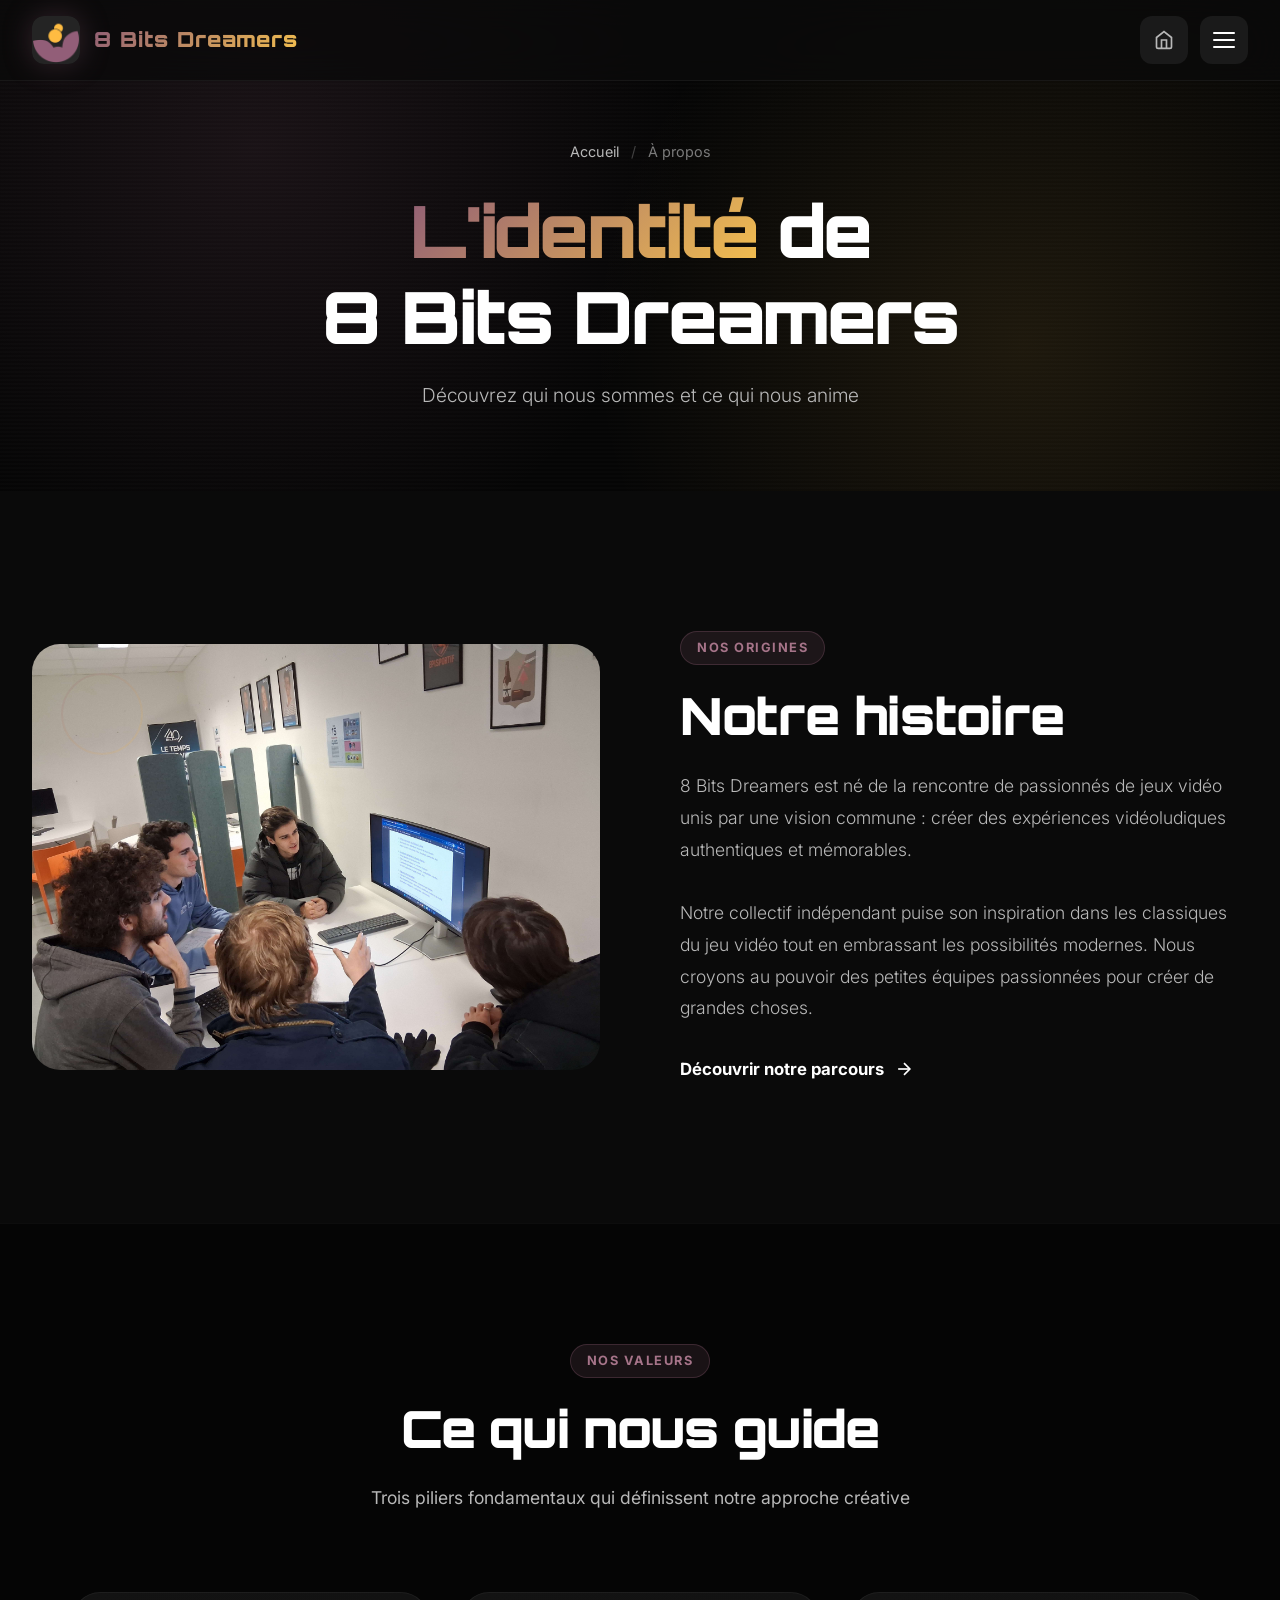
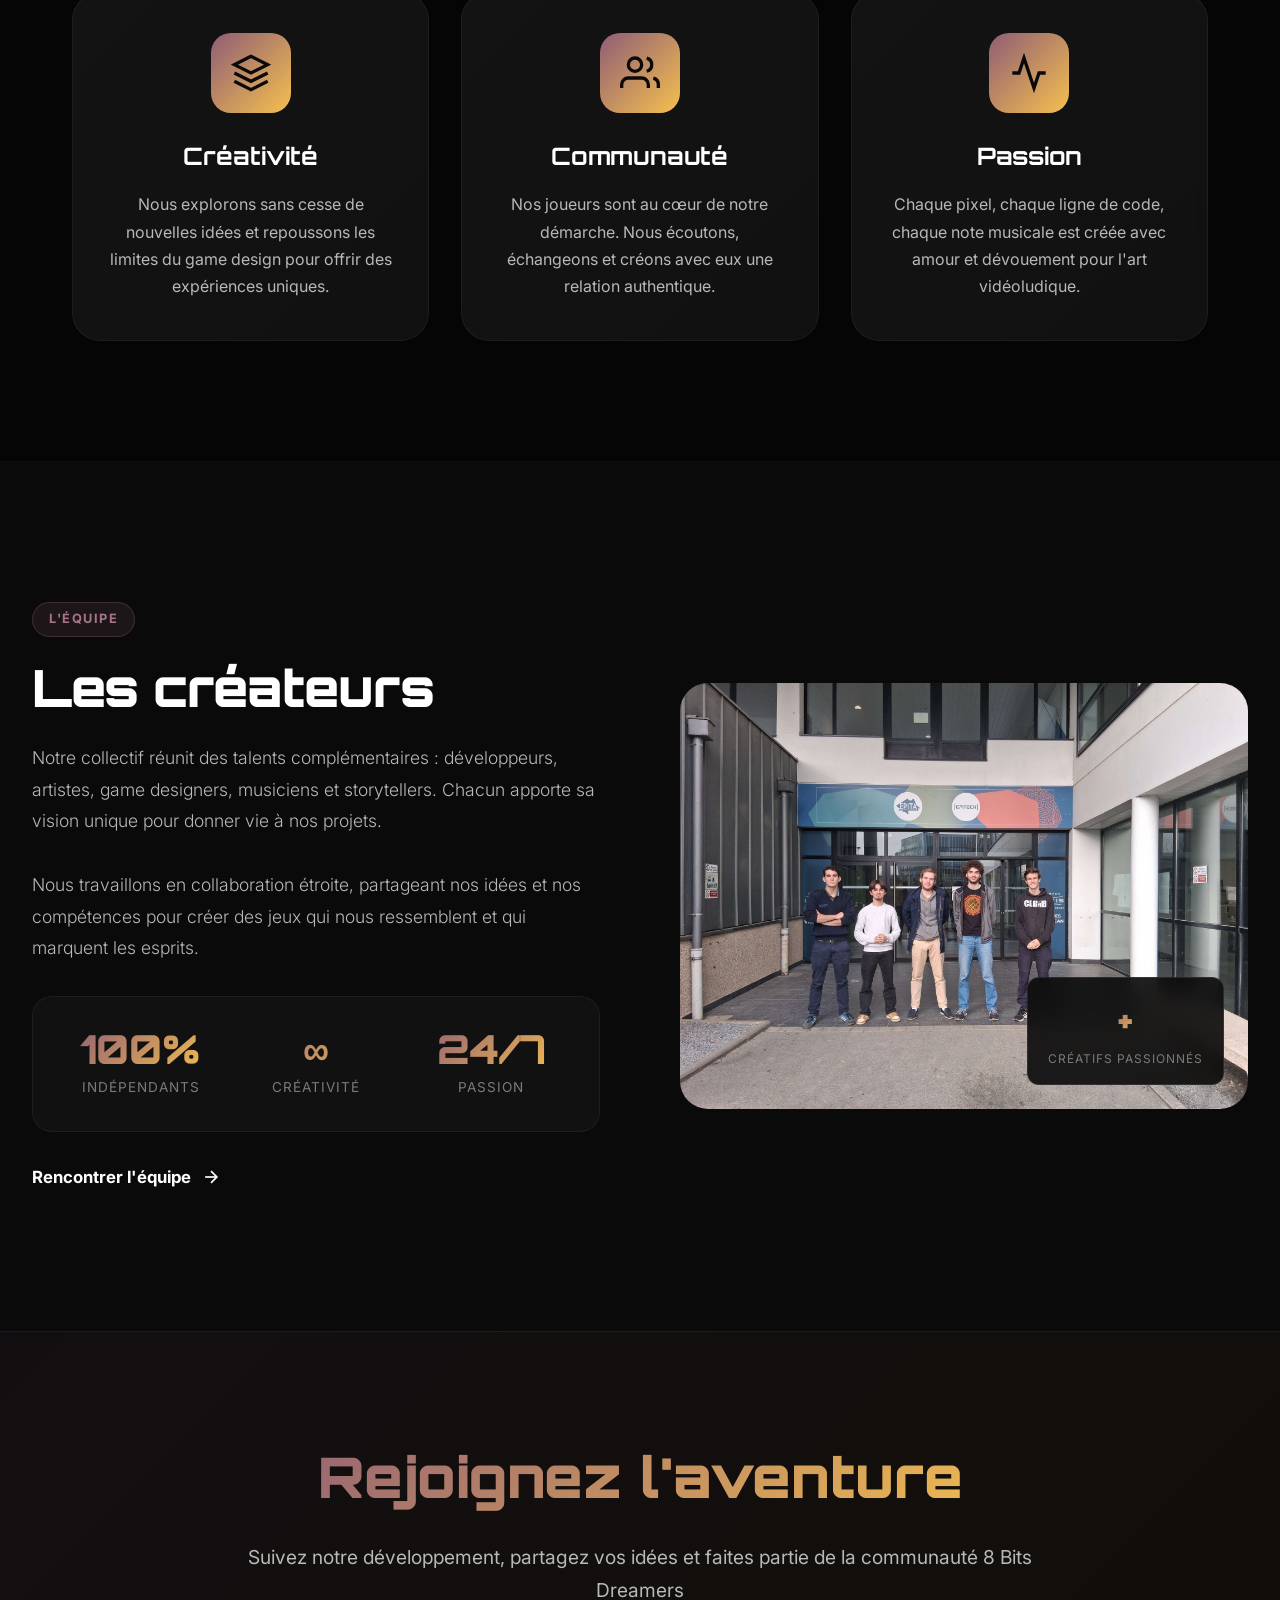
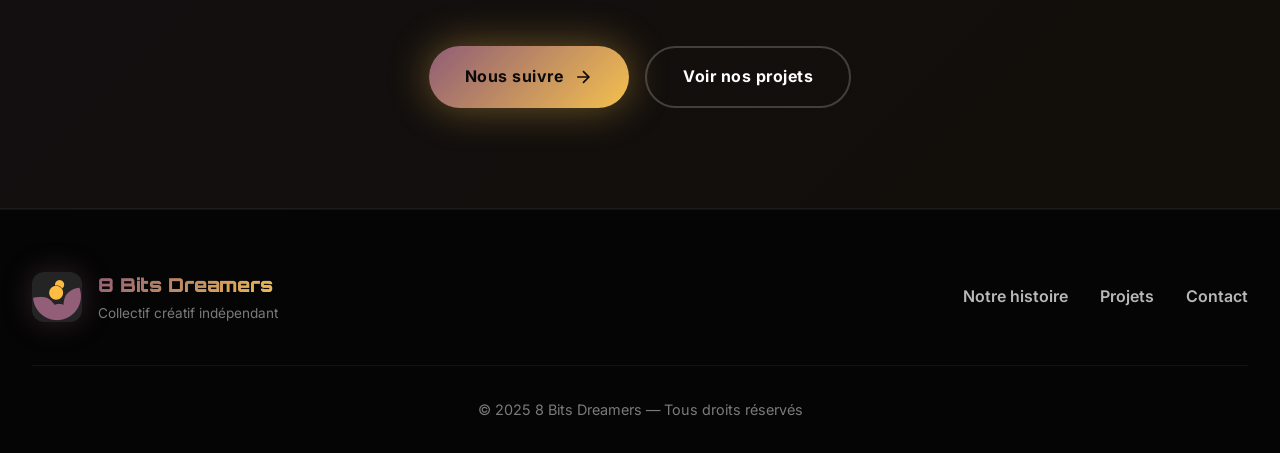
==== entreprise.html @ b6ba17d1 "Add files via upload" ====
<!DOCTYPE html>
<html lang="fr">
<head>
    <meta charset="UTF-8">
    <meta name="viewport" content="width=device-width, initial-scale=1.0">
    <title>À propos — 8 Bits Dreamers</title>
    <link rel="stylesheet" href="style.css">
    <link rel="preconnect" href="https://fonts.googleapis.com">
    <link rel="preconnect" href="https://fonts.gstatic.com" crossorigin>
    <link href="https://fonts.googleapis.com/css2?family=Orbitron:wght@400;700;900&family=Inter:wght@300;400;600;700&display=swap" rel="stylesheet">
</head>
<body>

    <!-- HEADER -->
    <header class="header">
        <div class="nav">
            <div class="logo">
                <img src="img/Logo.png" alt="Logo 8 Bits Dreamers">
                <span class="logo-text">8 Bits Dreamers</span>
            </div>

            <nav class="menu">
                <a href="index.html" class="menu-item home-icon" aria-label="Accueil">
                    <svg width="20" height="20" viewBox="0 0 24 24" fill="none" stroke="currentColor" stroke-width="2">
                        <path d="M3 9l9-7 9 7v11a2 2 0 0 1-2 2H5a2 2 0 0 1-2-2z"></path>
                        <polyline points="9 22 9 12 15 12 15 22"></polyline>
                    </svg>
                </a>
                
                <button id="menu-toggle" aria-label="Ouvrir le menu" aria-expanded="false">
                    <span></span>
                    <span></span>
                    <span></span>
                </button>

                <div id="dropdown-menu" role="menu">
                    <a href="histoire.html" role="menuitem">
                        <span class="menu-icon">📖</span>
                        Notre histoire
                    </a>
                    <a href="project.html" role="menuitem">
                        <span class="menu-icon">🎮</span>
                        Nos projets
                    </a>
                    <a href="contact.html" role="menuitem">
                        <span class="menu-icon">📱</span>
                        Nous suivre
                    </a>
                </div>
            </nav>
        </div>
    </header>

    <!-- PAGE HERO -->
    <section class="page-hero">
        <div class="page-hero-bg"></div>
        <div class="page-hero-overlay"></div>
        
        <div class="page-hero-content">
            <div class="breadcrumb">
                <a href="index.html">Accueil</a>
                <span class="separator">/</span>
                <span>À propos</span>
            </div>
            
            <h1 class="page-title">
                <span class="title-accent">L'identité</span> de<br>
                8 Bits Dreamers
            </h1>
            
            <p class="page-subtitle">
                Découvrez qui nous sommes et ce qui nous anime
            </p>
        </div>
    </section>

    <!-- CONTENU -->
    <main>

        <!-- HISTOIRE -->
        <section class="content-section">
            <div class="section-container">
                <div class="section-image reveal">
                    <div class="image-wrapper">
                        <img src="img/histoire.jpg" alt="Notre histoire">
                        <div class="image-overlay"></div>
                        <div class="image-decoration">
                            <svg width="100" height="100" viewBox="0 0 100 100" fill="none">
                                <circle cx="50" cy="50" r="40" stroke="url(#gradient)" stroke-width="2" opacity="0.3"/>
                                <defs>
                                    <linearGradient id="gradient" x1="0%" y1="0%" x2="100%" y2="100%">
                                        <stop offset="0%" style="stop-color:#8f5d76"/>
                                        <stop offset="100%" style="stop-color:#f5c04e"/>
                                    </linearGradient>
                                </defs>
                            </svg>
                        </div>
                    </div>
                </div>
                
                <div class="section-content reveal delay-1">
                    <div class="section-label">Nos origines</div>
                    <h2 class="section-title">Notre histoire</h2>
                    <p class="section-description">
                        8 Bits Dreamers est né de la rencontre de passionnés de jeux vidéo 
                        unis par une vision commune : créer des expériences vidéoludiques 
                        authentiques et mémorables.
                    </p>
                    <p class="section-description">
                        Notre collectif indépendant puise son inspiration dans les classiques 
                        du jeu vidéo tout en embrassant les possibilités modernes. Nous croyons 
                        au pouvoir des petites équipes passionnées pour créer de grandes choses.
                    </p>
                    <a href="histoire.html" class="link-arrow" aria-label="En savoir plus sur notre histoire">
                        Découvrir notre parcours
                        <svg width="20" height="20" viewBox="0 0 24 24" fill="none" stroke="currentColor" stroke-width="2">
                            <line x1="5" y1="12" x2="19" y2="12"></line>
                            <polyline points="12 5 19 12 12 19"></polyline>
                        </svg>
                    </a>
                </div>
            </div>
        </section>

        <!-- VALEURS -->
        <section class="content-section dark">
            <div class="values-intro reveal">
                <div class="section-label centered">Nos valeurs</div>
                <h2 class="section-title centered">Ce qui nous guide</h2>
                <p class="centered-text">
                    Trois piliers fondamentaux qui définissent notre approche créative
                </p>
            </div>

            <div class="values-grid">
                <div class="value-card reveal">
                    <div class="value-icon">
                        <svg width="40" height="40" viewBox="0 0 24 24" fill="none" stroke="currentColor" stroke-width="2">
                            <path d="M12 2L2 7l10 5 10-5-10-5z"></path>
                            <path d="M2 17l10 5 10-5"></path>
                            <path d="M2 12l10 5 10-5"></path>
                        </svg>
                    </div>
                    <h3>Créativité</h3>
                    <p>
                        Nous explorons sans cesse de nouvelles idées et repoussons les 
                        limites du game design pour offrir des expériences uniques.
                    </p>
                </div>

                <div class="value-card reveal delay-1">
                    <div class="value-icon">
                        <svg width="40" height="40" viewBox="0 0 24 24" fill="none" stroke="currentColor" stroke-width="2">
                            <path d="M17 21v-2a4 4 0 0 0-4-4H5a4 4 0 0 0-4 4v2"></path>
                            <circle cx="9" cy="7" r="4"></circle>
                            <path d="M23 21v-2a4 4 0 0 0-3-3.87"></path>
                            <path d="M16 3.13a4 4 0 0 1 0 7.75"></path>
                        </svg>
                    </div>
                    <h3>Communauté</h3>
                    <p>
                        Nos joueurs sont au cœur de notre démarche. Nous écoutons, 
                        échangeons et créons avec eux une relation authentique.
                    </p>
                </div>

                <div class="value-card reveal delay-2">
                    <div class="value-icon">
                        <svg width="40" height="40" viewBox="0 0 24 24" fill="none" stroke="currentColor" stroke-width="2">
                            <polyline points="22 12 18 12 15 21 9 3 6 12 2 12"></polyline>
                        </svg>
                    </div>
                    <h3>Passion</h3>
                    <p>
                        Chaque pixel, chaque ligne de code, chaque note musicale est 
                        créée avec amour et dévouement pour l'art vidéoludique.
                    </p>
                </div>
            </div>
        </section>

        <!-- ÉQUIPE -->
        <section class="content-section">
            <div class="section-container reverse">
                <div class="section-image reveal">
                    <div class="image-wrapper">
                        <img src="img/equipe.jpg" alt="Notre équipe">
                        <div class="image-overlay"></div>
                        <div class="team-badge">
                            <div class="team-count">
                                <span class="count-number">+</span>
                                <span class="count-label">Créatifs passionnés</span>
                            </div>
                        </div>
                    </div>
                </div>
                
                <div class="section-content reveal delay-1">
                    <div class="section-label">L'équipe</div>
                    <h2 class="section-title">Les créateurs</h2>
                    <p class="section-description">
                        Notre collectif réunit des talents complémentaires : développeurs, 
                        artistes, game designers, musiciens et storytellers. Chacun apporte 
                        sa vision unique pour donner vie à nos projets.
                    </p>
                    <p class="section-description">
                        Nous travaillons en collaboration étroite, partageant nos idées 
                        et nos compétences pour créer des jeux qui nous ressemblent et 
                        qui marquent les esprits.
                    </p>
                    
                    <div class="team-stats">
                        <div class="stat">
                            <div class="stat-value">100%</div>
                            <div class="stat-label">Indépendants</div>
                        </div>
                        <div class="stat">
                            <div class="stat-value">∞</div>
                            <div class="stat-label">Créativité</div>
                        </div>
                        <div class="stat">
                            <div class="stat-value">24/7</div>
                            <div class="stat-label">Passion</div>
                        </div>
                    </div>
                    
                    <a href="team.html" class="link-arrow" aria-label="Rencontrer l'équipe">
                        Rencontrer l'équipe
                        <svg width="20" height="20" viewBox="0 0 24 24" fill="none" stroke="currentColor" stroke-width="2">
                            <line x1="5" y1="12" x2="19" y2="12"></line>
                            <polyline points="12 5 19 12 12 19"></polyline>
                        </svg>
                    </a>
                </div>
            </div>
        </section>

        <!-- CTA FINAL -->
        <section class="cta-section">
            <div class="cta-content reveal">
                <h2 class="cta-title">Rejoignez l'aventure</h2>
                <p class="cta-text">
                    Suivez notre développement, partagez vos idées et faites partie de la communauté 8 Bits Dreamers
                </p>
                <div class="cta-buttons">
                    <a href="contact.html" class="btn-primary">
                        <span>Nous suivre</span>
                        <svg width="20" height="20" viewBox="0 0 24 24" fill="none" stroke="currentColor" stroke-width="2">
                            <line x1="5" y1="12" x2="19" y2="12"></line>
                            <polyline points="12 5 19 12 12 19"></polyline>
                        </svg>
                    </a>
                    <a href="project.html" class="btn-secondary">
                        Voir nos projets
                    </a>
                </div>
            </div>
        </section>

    </main>

    <!-- FOOTER -->
    <footer class="footer">
        <div class="footer-content">
            <div class="footer-brand">
                <img src="img/Logo.png" alt="8 Bits Dreamers" class="footer-logo">
                <div>
                    <div class="footer-title">8 Bits Dreamers</div>
                    <div class="footer-tagline">Collectif créatif indépendant</div>
                </div>
            </div>
            
            <div class="footer-links">
                <a href="histoire.html">Notre histoire</a>
                <a href="project.html">Projets</a>
                <a href="contact.html">Contact</a>
            </div>
        </div>
        
        <div class="footer-bottom">
            <p>© 2025 8 Bits Dreamers — Tous droits réservés</p>
        </div>
    </footer>

    <!-- SCRIPTS -->
    <script>
        // Intersection Observer pour les animations
        const observerOptions = {
            threshold: 0.1,
            rootMargin: '0px 0px -100px 0px'
        };

        const observer = new IntersectionObserver((entries) => {
            entries.forEach(entry => {
                if (entry.isIntersecting) {
                    entry.target.classList.add('visible');
                    observer.unobserve(entry.target);
                }
            });
        }, observerOptions);

        document.querySelectorAll('.reveal').forEach(el => {
            observer.observe(el);
        });

        // Menu hamburger
        const menuToggle = document.getElementById('menu-toggle');
        const dropdownMenu = document.getElementById('dropdown-menu');

        menuToggle.addEventListener('click', () => {
            const isExpanded = menuToggle.getAttribute('aria-expanded') === 'true';
            menuToggle.setAttribute('aria-expanded', !isExpanded);
            menuToggle.classList.toggle('active');
            dropdownMenu.classList.toggle('active');
        });

        // Fermer le menu en cliquant ailleurs
        document.addEventListener('click', (e) => {
            if (!menuToggle.contains(e.target) && !dropdownMenu.contains(e.target)) {
                menuToggle.classList.remove('active');
                dropdownMenu.classList.remove('active');
                menuToggle.setAttribute('aria-expanded', 'false');
            }
        });
    </script>

</body>
</html>
---- style.css ----
/* =========================
   VARIABLES & RESET
========================= */

:root {
  /* Couleurs principales */
  --primary: #8f5d76;
  --primary-light: #a67489;
  --primary-dark: #754a62;
  --secondary: #f5c04e;
  --secondary-light: #f7d170;
  --secondary-dark: #d9a53d;
  
  /* Backgrounds */
  --bg-dark: #0a0a0a;
  --bg-darker: #050505;
  --bg-soft: #1a1a1a;
  --bg-card: #141414;
  
  /* Texte */
  --text-primary: #ffffff;
  --text-secondary: #b8b8b8;
  --text-muted: #7a7a7a;
  
  /* Effets */
  --gradient-primary: linear-gradient(135deg, var(--primary), var(--secondary));
  --gradient-dark: linear-gradient(180deg, rgba(10,10,10,0.95), rgba(10,10,10,0.85));
  --glow-primary: 0 0 30px rgba(143, 93, 118, 0.3);
  --glow-secondary: 0 0 40px rgba(245, 192, 78, 0.4);
  
  /* Spacing */
  --radius-sm: 8px;
  --radius-md: 12px;
  --radius-lg: 20px;
  --radius-xl: 28px;
  
  /* Transitions */
  --transition-fast: 0.2s cubic-bezier(0.4, 0, 0.2, 1);
  --transition-base: 0.3s cubic-bezier(0.4, 0, 0.2, 1);
  --transition-slow: 0.5s cubic-bezier(0.4, 0, 0.2, 1);
}

* {
  margin: 0;
  padding: 0;
  box-sizing: border-box;
}

html {
  scroll-behavior: smooth;
  overflow-x: hidden;
}

body {
  font-family: 'Inter', -apple-system, BlinkMacSystemFont, sans-serif;
  background: var(--bg-dark);
  color: var(--text-primary);
  line-height: 1.6;
  overflow-x: hidden;
  -webkit-font-smoothing: antialiased;
  -moz-osx-font-smoothing: grayscale;
}

img {
  max-width: 100%;
  display: block;
}

a {
  text-decoration: none;
  color: inherit;
}

button {
  font-family: inherit;
  cursor: pointer;
}

/* =========================
   HEADER & NAVIGATION
========================= */

.header {
  position: fixed;
  top: 0;
  left: 0;
  right: 0;
  z-index: 1000;
  background: rgba(10, 10, 10, 0.8);
  backdrop-filter: blur(20px) saturate(180%);
  border-bottom: 1px solid rgba(255, 255, 255, 0.05);
  transition: var(--transition-base);
}

.nav {
  max-width: 1400px;
  margin: 0 auto;
  padding: 16px 32px;
  display: flex;
  justify-content: space-between;
  align-items: center;
}

.logo {
  display: flex;
  align-items: center;
  gap: 14px;
  transition: var(--transition-base);
}

.logo:hover {
  transform: translateY(-2px);
}

.logo img {
  width: 48px;
  height: 48px;
  border-radius: 12px;
  object-fit: cover;
  box-shadow: var(--glow-primary);
  transition: var(--transition-base);
}

.logo:hover img {
  box-shadow: var(--glow-secondary);
  transform: rotate(-5deg);
}

.logo-text {
  font-family: 'Orbitron', monospace;
  font-weight: 900;
  font-size: 1.3rem;
  letter-spacing: 1px;
  background: var(--gradient-primary);
  -webkit-background-clip: text;
  -webkit-text-fill-color: transparent;
  background-clip: text;
}

.menu {
  display: flex;
  gap: 12px;
  align-items: center;
  position: relative;
}

.menu-item {
  width: 48px;
  height: 48px;
  display: flex;
  align-items: center;
  justify-content: center;
  background: var(--bg-soft);
  border-radius: var(--radius-md);
  transition: var(--transition-base);
  color: var(--text-secondary);
}

.menu-item:hover {
  background: var(--gradient-primary);
  color: var(--bg-dark);
  box-shadow: var(--glow-secondary);
  transform: translateY(-3px);
}

/* Menu Toggle Button */
#menu-toggle {
  width: 48px;
  height: 48px;
  background: var(--bg-soft);
  border: none;
  border-radius: var(--radius-md);
  display: flex;
  flex-direction: column;
  justify-content: center;
  align-items: center;
  gap: 5px;
  transition: var(--transition-base);
  position: relative;
  overflow: hidden;
}

#menu-toggle::before {
  content: '';
  position: absolute;
  inset: 0;
  background: var(--gradient-primary);
  opacity: 0;
  transition: var(--transition-base);
}

#menu-toggle:hover::before {
  opacity: 1;
}

#menu-toggle span {
  width: 22px;
  height: 2px;
  background: var(--text-primary);
  border-radius: 2px;
  transition: var(--transition-base);
  position: relative;
  z-index: 1;
}

#menu-toggle:hover span {
  background: var(--bg-dark);
}

#menu-toggle.active span:nth-child(1) {
  transform: translateY(7px) rotate(45deg);
}

#menu-toggle.active span:nth-child(2) {
  opacity: 0;
  transform: translateX(-20px);
}

#menu-toggle.active span:nth-child(3) {
  transform: translateY(-7px) rotate(-45deg);
}

/* Dropdown Menu */
#dropdown-menu {
  position: absolute;
  top: calc(100% + 16px);
  right: 0;
  min-width: 240px;
  background: rgba(20, 20, 20, 0.98);
  backdrop-filter: blur(20px) saturate(180%);
  border-radius: var(--radius-lg);
  padding: 12px;
  display: flex;
  flex-direction: column;
  gap: 6px;
  opacity: 0;
  visibility: hidden;
  transform: translateY(-10px) scale(0.95);
  transition: all var(--transition-base);
  border: 1px solid rgba(255, 255, 255, 0.08);
  box-shadow: 0 20px 60px rgba(0, 0, 0, 0.5);
}

#dropdown-menu.active {
  opacity: 1;
  visibility: visible;
  transform: translateY(0) scale(1);
}

#dropdown-menu a {
  padding: 14px 18px;
  border-radius: var(--radius-md);
  color: var(--text-secondary);
  font-weight: 600;
  font-size: 0.95rem;
  transition: var(--transition-base);
  display: flex;
  align-items: center;
  gap: 12px;
  position: relative;
  overflow: hidden;
}

#dropdown-menu a::before {
  content: '';
  position: absolute;
  inset: 0;
  background: var(--gradient-primary);
  opacity: 0;
  transition: var(--transition-base);
}

#dropdown-menu a:hover::before {
  opacity: 1;
}

#dropdown-menu a:hover {
  color: var(--bg-dark);
  transform: translateX(4px);
}

.menu-icon {
  font-size: 1.2rem;
  position: relative;
  z-index: 1;
}

#dropdown-menu a span:not(.menu-icon) {
  position: relative;
  z-index: 1;
}

/* =========================
   HERO SECTION
========================= */

.hero {
  position: relative;
  min-height: 100vh;
  display: flex;
  align-items: center;
  justify-content: center;
  text-align: center;
  overflow: hidden;
  padding: 120px 32px 80px;
}

.hero-bg {
  position: absolute;
  inset: 0;
  background: url('img/accueil banner.png') center/cover no-repeat;
  filter: brightness(0.4) saturate(1.2);
  transform: scale(1.1);
}

.hero-bg::after {
  content: '';
  position: absolute;
  inset: 0;
  background: 
    radial-gradient(ellipse at center, transparent 0%, var(--bg-dark) 100%),
    linear-gradient(180deg, transparent 0%, var(--bg-dark) 100%);
}

.hero-overlay {
  position: absolute;
  inset: 0;
  background: 
    radial-gradient(circle at 30% 20%, rgba(143, 93, 118, 0.15), transparent 50%),
    radial-gradient(circle at 70% 80%, rgba(245, 192, 78, 0.1), transparent 50%);
  z-index: 1;
}

.hero-content {
  position: relative;
  z-index: 2;
  max-width: 900px;
  animation: heroFadeIn 1s ease-out;
}

@keyframes heroFadeIn {
  from {
    opacity: 0;
    transform: translateY(30px);
  }
  to {
    opacity: 1;
    transform: translateY(0);
  }
}

.hero-badge {
  display: inline-block;
  padding: 10px 24px;
  background: rgba(255, 255, 255, 0.08);
  backdrop-filter: blur(10px);
  border-radius: 50px;
  font-size: 0.85rem;
  font-weight: 600;
  letter-spacing: 1px;
  text-transform: uppercase;
  color: var(--text-secondary);
  border: 1px solid rgba(255, 255, 255, 0.1);
  margin-bottom: 32px;
  animation: badgeFloat 3s ease-in-out infinite;
}

@keyframes badgeFloat {
  0%, 100% { transform: translateY(0); }
  50% { transform: translateY(-8px); }
}

.hero-title {
  font-family: 'Orbitron', monospace;
  font-size: clamp(3rem, 8vw, 6rem);
  font-weight: 900;
  line-height: 1.1;
  margin-bottom: 24px;
  letter-spacing: -2px;
}

.title-gradient {
  display: inline-block;
  background: var(--gradient-primary);
  -webkit-background-clip: text;
  -webkit-text-fill-color: transparent;
  background-clip: text;
  filter: drop-shadow(0 0 30px rgba(245, 192, 78, 0.5));
}

.title-normal {
  display: inline-block;
  color: var(--text-primary);
}

.hero-subtitle {
  font-size: clamp(1.1rem, 2vw, 1.4rem);
  color: var(--text-secondary);
  max-width: 650px;
  margin: 0 auto 48px;
  line-height: 1.7;
  font-weight: 300;
}

.hero-cta {
  display: flex;
  gap: 16px;
  justify-content: center;
  flex-wrap: wrap;
}

.btn-primary,
.btn-secondary {
  padding: 16px 36px;
  border-radius: 50px;
  font-weight: 700;
  font-size: 1rem;
  letter-spacing: 0.5px;
  transition: all var(--transition-base);
  display: inline-flex;
  align-items: center;
  gap: 10px;
  position: relative;
  overflow: hidden;
}

.btn-primary {
  background: var(--gradient-primary);
  color: var(--bg-dark);
  box-shadow: var(--glow-secondary);
  border: none;
}

.btn-primary::before {
  content: '';
  position: absolute;
  inset: 0;
  background: linear-gradient(135deg, var(--secondary), var(--primary));
  opacity: 0;
  transition: var(--transition-base);
}

.btn-primary:hover::before {
  opacity: 1;
}

.btn-primary:hover {
  transform: translateY(-3px);
  box-shadow: 0 10px 40px rgba(245, 192, 78, 0.5);
}

.btn-primary span,
.btn-primary svg {
  position: relative;
  z-index: 1;
}

.btn-secondary {
  background: transparent;
  color: var(--text-primary);
  border: 2px solid rgba(255, 255, 255, 0.2);
}

.btn-secondary:hover {
  background: rgba(255, 255, 255, 0.1);
  border-color: rgba(255, 255, 255, 0.4);
  transform: translateY(-3px);
}

/* Scroll Indicator */
.scroll-indicator {
  position: absolute;
  bottom: 40px;
  left: 50%;
  transform: translateX(-50%);
  z-index: 2;
}

.scroll-dot {
  width: 6px;
  height: 30px;
  background: linear-gradient(180deg, var(--secondary), transparent);
  border-radius: 50px;
  animation: scrollBounce 2s ease-in-out infinite;
}

@keyframes scrollBounce {
  0%, 100% { transform: translateY(0); opacity: 1; }
  50% { transform: translateY(15px); opacity: 0.3; }
}

/* Easter Egg - Walking Sprite */
.walking-sprite {
  position: fixed;
  bottom: 0;
  left: -150px;
  z-index: 9999;
  pointer-events: none;
  opacity: 0;
  transition: opacity 0.3s ease;
}

.walking-sprite img {
  width: 80px;
  height: 80px;
  image-rendering: pixelated;
  image-rendering: -moz-crisp-edges;
  image-rendering: crisp-edges;
  filter: drop-shadow(0 2px 8px rgba(0, 0, 0, 0.3));
}

.walking-sprite.walking {
  opacity: 1;
  animation: walkAcrossScreen 12s linear;
}

@keyframes walkAcrossScreen {
  0% {
    left: -150px;
  }
  100% {
    left: calc(100% + 150px);
  }
}

/* =========================
   CONTENT SECTIONS
========================= */

.content-section {
  padding: 120px 32px;
  position: relative;
}

.content-section.dark {
  background: var(--bg-darker);
  border-top: 1px solid rgba(255, 255, 255, 0.03);
  border-bottom: 1px solid rgba(255, 255, 255, 0.03);
}

.section-container {
  max-width: 1300px;
  margin: 0 auto;
  display: grid;
  grid-template-columns: 1fr 1fr;
  gap: 80px;
  align-items: center;
}

.section-container.reverse .section-image {
  order: 2;
}

.section-container.reverse .section-content {
  order: 1;
}

/* Section Images */
.section-image {
  position: relative;
}

.image-wrapper {
  position: relative;
  border-radius: var(--radius-xl);
  overflow: hidden;
  aspect-ratio: 4/3;
  background: var(--bg-soft);
}

.image-wrapper img {
  width: 100%;
  height: 100%;
  object-fit: cover;
  transition: var(--transition-slow);
}

.image-overlay {
  position: absolute;
  inset: 0;
  background: linear-gradient(135deg, rgba(143, 93, 118, 0.2), rgba(245, 192, 78, 0.15));
  opacity: 0;
  transition: var(--transition-base);
}

.image-wrapper:hover img {
  transform: scale(1.05);
}

.image-wrapper:hover .image-overlay {
  opacity: 1;
}

/* Project Tag */
.project-tag {
  position: absolute;
  top: 20px;
  right: 20px;
  padding: 8px 20px;
  background: rgba(245, 192, 78, 0.95);
  backdrop-filter: blur(10px);
  color: var(--bg-dark);
  font-weight: 700;
  font-size: 0.85rem;
  border-radius: 50px;
  letter-spacing: 0.5px;
  box-shadow: 0 4px 20px rgba(245, 192, 78, 0.4);
  z-index: 10;
}

/* Social Preview */
.social-preview {
  position: relative;
}

.social-icons {
  position: absolute;
  inset: 0;
  display: flex;
  align-items: center;
  justify-content: center;
  opacity: 0;
  transition: var(--transition-base);
}

.social-preview:hover .social-icons {
  opacity: 1;
}

.social-badge {
  width: 80px;
  height: 80px;
  background: var(--gradient-primary);
  border-radius: 20px;
  display: flex;
  align-items: center;
  justify-content: center;
  box-shadow: 0 10px 40px rgba(245, 192, 78, 0.5);
  animation: socialPulse 2s ease-in-out infinite;
}

@keyframes socialPulse {
  0%, 100% { transform: scale(1); }
  50% { transform: scale(1.1); }
}

/* Section Content */
.section-content {
  padding: 20px 0;
}

.section-label {
  display: inline-block;
  padding: 6px 16px;
  background: rgba(143, 93, 118, 0.15);
  color: var(--primary-light);
  font-size: 0.8rem;
  font-weight: 700;
  text-transform: uppercase;
  letter-spacing: 1.5px;
  border-radius: 50px;
  margin-bottom: 20px;
  border: 1px solid rgba(143, 93, 118, 0.3);
}

.section-title {
  font-family: 'Orbitron', monospace;
  font-size: clamp(2.2rem, 4vw, 3.5rem);
  font-weight: 900;
  line-height: 1.2;
  margin-bottom: 24px;
  letter-spacing: -1px;
}

.section-description {
  font-size: 1.1rem;
  line-height: 1.8;
  color: var(--text-secondary);
  margin-bottom: 32px;
  font-weight: 300;
}

.section-description strong {
  color: var(--text-primary);
  font-weight: 600;
}

.link-arrow {
  display: inline-flex;
  align-items: center;
  gap: 10px;
  font-weight: 700;
  font-size: 1.05rem;
  color: var(--text-primary);
  transition: var(--transition-base);
  position: relative;
}

.link-arrow::after {
  content: '';
  position: absolute;
  bottom: -4px;
  left: 0;
  width: 0;
  height: 2px;
  background: var(--gradient-primary);
  transition: var(--transition-base);
}

.link-arrow:hover::after {
  width: calc(100% - 30px);
}

.link-arrow:hover {
  color: var(--secondary);
}

.link-arrow svg {
  transition: var(--transition-base);
}

.link-arrow:hover svg {
  transform: translateX(5px);
}

/* =========================
   FOOTER
========================= */

.footer {
  background: var(--bg-darker);
  border-top: 1px solid rgba(255, 255, 255, 0.05);
  padding: 60px 32px 32px;
}

.footer-content {
  max-width: 1300px;
  margin: 0 auto 40px;
  display: flex;
  justify-content: space-between;
  align-items: center;
  flex-wrap: wrap;
  gap: 32px;
}

.footer-brand {
  display: flex;
  align-items: center;
  gap: 16px;
}

.footer-logo {
  width: 50px;
  height: 50px;
  border-radius: 12px;
  object-fit: cover;
  box-shadow: var(--glow-primary);
}

.footer-title {
  font-family: 'Orbitron', monospace;
  font-weight: 900;
  font-size: 1.2rem;
  background: var(--gradient-primary);
  -webkit-background-clip: text;
  -webkit-text-fill-color: transparent;
  background-clip: text;
}

.footer-tagline {
  font-size: 0.85rem;
  color: var(--text-muted);
  margin-top: 2px;
}

.footer-links {
  display: flex;
  gap: 32px;
}

.footer-links a {
  color: var(--text-secondary);
  font-weight: 600;
  transition: var(--transition-base);
  position: relative;
}

.footer-links a::after {
  content: '';
  position: absolute;
  bottom: -4px;
  left: 0;
  width: 0;
  height: 2px;
  background: var(--gradient-primary);
  transition: var(--transition-base);
}

.footer-links a:hover {
  color: var(--text-primary);
}

.footer-links a:hover::after {
  width: 100%;
}

.footer-bottom {
  max-width: 1300px;
  margin: 0 auto;
  padding-top: 32px;
  border-top: 1px solid rgba(255, 255, 255, 0.05);
  text-align: center;
  color: var(--text-muted);
  font-size: 0.9rem;
}

/* =========================
   ANIMATIONS
========================= */

.reveal {
  opacity: 0;
  transform: translateY(40px);
  transition: all 0.8s cubic-bezier(0.4, 0, 0.2, 1);
}

.reveal.visible {
  opacity: 1;
  transform: translateY(0);
}

.reveal.delay-1 {
  transition-delay: 0.15s;
}

.reveal.delay-2 {
  transition-delay: 0.3s;
}

/* =========================
   RESPONSIVE
========================= */

@media (max-width: 1024px) {
  .section-container,
  .section-container.reverse {
    grid-template-columns: 1fr;
    gap: 60px;
  }

  .section-container.reverse .section-image,
  .section-container.reverse .section-content {
    order: unset;
  }

  .section-content {
    text-align: center;
  }

  .link-arrow {
    justify-content: center;
  }

  .footer-content {
    flex-direction: column;
    text-align: center;
  }

  .footer-links {
    justify-content: center;
  }
}

@media (max-width: 768px) {
  .nav {
    padding: 12px 20px;
  }

  .logo-text {
    font-size: 1.1rem;
  }

  .logo img {
    width: 40px;
    height: 40px;
  }

  .hero {
    padding: 100px 24px 60px;
    min-height: 90vh;
  }

  .hero-badge {
    font-size: 0.75rem;
    padding: 8px 20px;
  }

  .hero-cta {
    flex-direction: column;
    width: 100%;
  }

  .btn-primary,
  .btn-secondary {
    width: 100%;
    justify-content: center;
  }

  .content-section {
    padding: 80px 24px;
  }

  .section-container {
    gap: 40px;
  }

  .section-label {
    font-size: 0.7rem;
  }

  .footer {
    padding: 40px 24px 24px;
  }

  .footer-links {
    flex-direction: column;
    gap: 16px;
  }
}

@media (max-width: 480px) {
  .hero-title {
    font-size: 2.5rem;
  }

  .section-title {
    font-size: 1.8rem;
  }
}

/* =========================
   PAGE HERO (Pour pages internes)
========================= */

.page-hero {
  position: relative;
  min-height: 50vh;
  display: flex;
  align-items: center;
  justify-content: center;
  text-align: center;
  overflow: hidden;
  padding: 140px 32px 80px;
  background: var(--bg-darker);
}

.page-hero-bg {
  position: absolute;
  inset: 0;
  background: 
    radial-gradient(circle at 20% 30%, rgba(143, 93, 118, 0.15), transparent 40%),
    radial-gradient(circle at 80% 70%, rgba(245, 192, 78, 0.1), transparent 40%);
}

.page-hero-overlay {
  position: absolute;
  inset: 0;
  background: 
    repeating-linear-gradient(
      0deg,
      transparent,
      transparent 2px,
      rgba(255, 255, 255, 0.01) 2px,
      rgba(255, 255, 255, 0.01) 4px
    );
}

.page-hero-content {
  position: relative;
  z-index: 2;
  max-width: 800px;
  animation: fadeInUp 0.8s ease-out;
}

@keyframes fadeInUp {
  from {
    opacity: 0;
    transform: translateY(30px);
  }
  to {
    opacity: 1;
    transform: translateY(0);
  }
}

.breadcrumb {
  display: flex;
  align-items: center;
  justify-content: center;
  gap: 12px;
  font-size: 0.9rem;
  color: var(--text-muted);
  margin-bottom: 24px;
}

.breadcrumb a {
  color: var(--text-secondary);
  transition: var(--transition-base);
}

.breadcrumb a:hover {
  color: var(--secondary);
}

.breadcrumb .separator {
  opacity: 0.5;
}

.page-title {
  font-family: 'Orbitron', monospace;
  font-size: clamp(2.5rem, 6vw, 4.5rem);
  font-weight: 900;
  line-height: 1.2;
  margin-bottom: 20px;
  letter-spacing: -2px;
}

.title-accent {
  background: var(--gradient-primary);
  -webkit-background-clip: text;
  -webkit-text-fill-color: transparent;
  background-clip: text;
}

.page-subtitle {
  font-size: 1.2rem;
  color: var(--text-secondary);
  font-weight: 300;
}

/* =========================
   VALEURS SECTION
========================= */

.values-intro {
  text-align: center;
  max-width: 700px;
  margin: 0 auto 80px;
}

.section-label.centered {
  display: inline-block;
}

.section-title.centered {
  text-align: center;
}

.centered-text {
  font-size: 1.1rem;
  color: var(--text-secondary);
  margin-top: 16px;
}

.values-grid {
  max-width: 1200px;
  margin: 0 auto;
  display: grid;
  grid-template-columns: repeat(auto-fit, minmax(300px, 1fr));
  gap: 32px;
  padding: 0 32px;
}

.value-card {
  background: linear-gradient(135deg, rgba(30, 30, 30, 0.6), rgba(20, 20, 20, 0.8));
  backdrop-filter: blur(10px);
  border: 1px solid rgba(255, 255, 255, 0.05);
  border-radius: var(--radius-xl);
  padding: 40px 32px;
  text-align: center;
  transition: var(--transition-base);
  position: relative;
  overflow: hidden;
}

.value-card::before {
  content: '';
  position: absolute;
  inset: 0;
  background: var(--gradient-primary);
  opacity: 0;
  transition: var(--transition-base);
}

.value-card:hover {
  transform: translateY(-8px);
  border-color: rgba(245, 192, 78, 0.3);
  box-shadow: 0 20px 60px rgba(0, 0, 0, 0.4);
}

.value-card:hover::before {
  opacity: 0.05;
}

.value-icon {
  width: 80px;
  height: 80px;
  margin: 0 auto 24px;
  background: var(--gradient-primary);
  border-radius: 20px;
  display: flex;
  align-items: center;
  justify-content: center;
  position: relative;
  z-index: 1;
  transition: var(--transition-base);
}

.value-card:hover .value-icon {
  transform: scale(1.1) rotate(5deg);
  box-shadow: var(--glow-secondary);
}

.value-icon svg {
  color: var(--bg-dark);
}

.value-card h3 {
  font-family: 'Orbitron', monospace;
  font-size: 1.5rem;
  margin-bottom: 16px;
  position: relative;
  z-index: 1;
}

.value-card p {
  color: var(--text-secondary);
  line-height: 1.7;
  position: relative;
  z-index: 1;
}

/* =========================
   TEAM SECTION ELEMENTS
========================= */

.image-decoration {
  position: absolute;
  top: 20px;
  left: 20px;
  opacity: 0.6;
  pointer-events: none;
}

.team-badge {
  position: absolute;
  bottom: 24px;
  right: 24px;
  background: rgba(10, 10, 10, 0.9);
  backdrop-filter: blur(10px);
  border: 1px solid rgba(255, 255, 255, 0.1);
  border-radius: var(--radius-md);
  padding: 16px 20px;
  z-index: 10;
}

.team-count {
  display: flex;
  flex-direction: column;
  align-items: center;
  gap: 4px;
}

.count-number {
  font-family: 'Orbitron', monospace;
  font-size: 2rem;
  font-weight: 900;
  background: var(--gradient-primary);
  -webkit-background-clip: text;
  -webkit-text-fill-color: transparent;
  background-clip: text;
}

.count-label {
  font-size: 0.75rem;
  color: var(--text-muted);
  text-transform: uppercase;
  letter-spacing: 1px;
}

.team-stats {
  display: grid;
  grid-template-columns: repeat(3, 1fr);
  gap: 24px;
  margin: 32px 0;
  padding: 32px;
  background: rgba(255, 255, 255, 0.03);
  border-radius: var(--radius-lg);
  border: 1px solid rgba(255, 255, 255, 0.05);
}

.stat {
  text-align: center;
}

.stat-value {
  font-family: 'Orbitron', monospace;
  font-size: 2.5rem;
  font-weight: 900;
  background: var(--gradient-primary);
  -webkit-background-clip: text;
  -webkit-text-fill-color: transparent;
  background-clip: text;
  line-height: 1;
  margin-bottom: 8px;
}

.stat-label {
  font-size: 0.85rem;
  color: var(--text-muted);
  text-transform: uppercase;
  letter-spacing: 1px;
}

/* =========================
   CTA SECTION
========================= */

.cta-section {
  padding: 100px 32px;
  background: 
    linear-gradient(135deg, rgba(143, 93, 118, 0.1), rgba(245, 192, 78, 0.05)),
    var(--bg-darker);
  border-top: 1px solid rgba(255, 255, 255, 0.05);
  border-bottom: 1px solid rgba(255, 255, 255, 0.05);
}

.cta-content {
  max-width: 800px;
  margin: 0 auto;
  text-align: center;
}

.cta-title {
  font-family: 'Orbitron', monospace;
  font-size: clamp(2rem, 5vw, 3.5rem);
  font-weight: 900;
  margin-bottom: 20px;
  background: var(--gradient-primary);
  -webkit-background-clip: text;
  -webkit-text-fill-color: transparent;
  background-clip: text;
}

.cta-text {
  font-size: 1.2rem;
  color: var(--text-secondary);
  margin-bottom: 40px;
  line-height: 1.7;
}

.cta-buttons {
  display: flex;
  gap: 16px;
  justify-content: center;
  flex-wrap: wrap;
}

/* =========================
   RESPONSIVE - PAGE ABOUT
========================= */

@media (max-width: 768px) {
  .page-hero {
    padding: 120px 24px 60px;
    min-height: 40vh;
  }

  .values-grid {
    grid-template-columns: 1fr;
    padding: 0 24px;
  }

  .team-stats {
    grid-template-columns: 1fr;
    gap: 20px;
    padding: 24px;
  }

  .cta-section {
    padding: 60px 24px;
  }

  .cta-buttons {
    flex-direction: column;
    width: 100%;
  }

  .cta-buttons .btn-primary,
  .cta-buttons .btn-secondary {
    width: 100%;
    justify-content: center;
  }
}

/* =========================
   TEAM PAGE
========================= */

.team-intro {
  max-width: 800px;
  margin: 0 auto;
  text-align: center;
}

.team-intro-text {
  font-size: 1.15rem;
  line-height: 1.8;
  color: var(--text-secondary);
  margin-top: 24px;
}

.team-grid {
  max-width: 1300px;
  margin: 0 auto;
  padding: 0 32px;
  display: grid;
  grid-template-columns: repeat(auto-fit, minmax(320px, 1fr));
  gap: 32px;
}

.team-member-card {
  background: linear-gradient(135deg, rgba(30, 30, 30, 0.8), rgba(20, 20, 20, 0.9));
  backdrop-filter: blur(10px);
  border: 1px solid rgba(255, 255, 255, 0.06);
  border-radius: var(--radius-xl);
  overflow: hidden;
  transition: all var(--transition-base);
  position: relative;
}

.team-member-card::before {
  content: '';
  position: absolute;
  inset: 0;
  background: var(--gradient-primary);
  opacity: 0;
  transition: var(--transition-base);
}

.team-member-card:hover {
  transform: translateY(-8px);
  border-color: rgba(245, 192, 78, 0.3);
  box-shadow: 0 20px 60px rgba(0, 0, 0, 0.5);
}

.team-member-card:hover::before {
  opacity: 0.03;
}

.member-image {
  position: relative;
  height: 200px;
  background: linear-gradient(135deg, rgba(143, 93, 118, 0.2), rgba(245, 192, 78, 0.1));
  display: flex;
  align-items: center;
  justify-content: center;
  border-bottom: 1px solid rgba(255, 255, 255, 0.05);
}

.member-avatar {
  width: 100px;
  height: 100px;
  background: var(--bg-soft);
  border-radius: 50%;
  display: flex;
  align-items: center;
  justify-content: center;
  border: 3px solid rgba(255, 255, 255, 0.1);
  transition: var(--transition-base);
  position: relative;
  z-index: 1;
}

.team-member-card:hover .member-avatar {
  transform: scale(1.1);
  border-color: var(--secondary);
  box-shadow: 0 0 30px rgba(245, 192, 78, 0.4);
}

.member-avatar svg {
  color: var(--text-secondary);
}

.member-badge {
  position: absolute;
  top: 16px;
  right: 16px;
  padding: 6px 16px;
  background: var(--gradient-primary);
  color: var(--bg-dark);
  font-size: 0.75rem;
  font-weight: 700;
  text-transform: uppercase;
  letter-spacing: 1px;
  border-radius: 50px;
  z-index: 2;
}

.member-badge.artist {
  background: linear-gradient(135deg, #e74c3c, #c0392b);
}

.member-badge.sound {
  background: linear-gradient(135deg, #3498db, #2980b9);
}

.member-badge.writer {
  background: linear-gradient(135deg, #9b59b6, #8e44ad);
}

.member-badge.dev {
  background: linear-gradient(135deg, #1abc9c, #16a085);
}

.member-info {
  padding: 28px;
  position: relative;
  z-index: 1;
}

.member-name {
  font-family: 'Orbitron', monospace;
  font-size: 1.4rem;
  font-weight: 900;
  margin-bottom: 8px;
  color: var(--text-primary);
}

.member-role {
  color: var(--secondary);
  font-size: 0.9rem;
  font-weight: 600;
  margin-bottom: 16px;
  letter-spacing: 0.5px;
}

.member-bio {
  color: var(--text-secondary);
  font-size: 0.95rem;
  line-height: 1.6;
  margin-bottom: 20px;
}

.member-skills {
  display: flex;
  flex-wrap: wrap;
  gap: 8px;
}

.skill-tag {
  padding: 6px 14px;
  background: rgba(255, 255, 255, 0.05);
  border: 1px solid rgba(255, 255, 255, 0.1);
  border-radius: 50px;
  font-size: 0.8rem;
  color: var(--text-secondary);
  font-weight: 600;
  transition: var(--transition-base);
}

.skill-tag:hover {
  background: rgba(245, 192, 78, 0.1);
  border-color: var(--secondary);
  color: var(--secondary);
}

/* Join Card */
.join-card {
  background: linear-gradient(135deg, rgba(143, 93, 118, 0.15), rgba(245, 192, 78, 0.1));
  border: 2px dashed rgba(255, 255, 255, 0.2);
  display: flex;
  flex-direction: column;
  align-items: center;
  justify-content: center;
  padding: 48px 32px;
  text-align: center;
  min-height: 400px;
}

.join-card:hover {
  border-color: var(--secondary);
  background: linear-gradient(135deg, rgba(143, 93, 118, 0.2), rgba(245, 192, 78, 0.15));
}

.join-icon {
  width: 120px;
  height: 120px;
  background: var(--gradient-primary);
  border-radius: 50%;
  display: flex;
  align-items: center;
  justify-content: center;
  margin-bottom: 24px;
  transition: var(--transition-base);
}

.join-card:hover .join-icon {
  transform: rotate(90deg) scale(1.1);
  box-shadow: var(--glow-secondary);
}

.join-icon svg {
  color: var(--bg-dark);
}

.join-title {
  font-family: 'Orbitron', monospace;
  font-size: 1.8rem;
  margin-bottom: 16px;
}

.join-text {
  color: var(--text-secondary);
  margin-bottom: 28px;
  line-height: 1.7;
}

.join-btn {
  display: inline-flex;
  align-items: center;
  gap: 10px;
  padding: 14px 28px;
  background: var(--gradient-primary);
  color: var(--bg-dark);
  border-radius: 50px;
  font-weight: 700;
  transition: var(--transition-base);
  box-shadow: var(--glow-secondary);
}

.join-btn:hover {
  transform: translateY(-3px);
  box-shadow: 0 10px 40px rgba(245, 192, 78, 0.5);
}

/* Collaboration Section */
.collab-section {
  max-width: 1000px;
  margin: 0 auto;
  padding: 60px 40px;
  background: linear-gradient(135deg, rgba(30, 30, 30, 0.5), rgba(20, 20, 20, 0.7));
  border-radius: var(--radius-xl);
  border: 1px solid rgba(255, 255, 255, 0.05);
}

.collab-stats {
  display: grid;
  grid-template-columns: repeat(auto-fit, minmax(200px, 1fr));
  gap: 32px;
  margin-top: 48px;
}

.collab-stat {
  display: flex;
  align-items: center;
  gap: 20px;
  padding: 24px;
  background: rgba(255, 255, 255, 0.03);
  border-radius: var(--radius-lg);
  border: 1px solid rgba(255, 255, 255, 0.05);
  transition: var(--transition-base);
}

.collab-stat:hover {
  background: rgba(255, 255, 255, 0.05);
  border-color: rgba(245, 192, 78, 0.3);
  transform: translateY(-4px);
}

.stat-icon {
  width: 60px;
  height: 60px;
  background: var(--gradient-primary);
  border-radius: 16px;
  display: flex;
  align-items: center;
  justify-content: center;
  flex-shrink: 0;
}

.stat-icon svg {
  color: var(--bg-dark);
}

.stat-info {
  flex: 1;
}

.collab-stat .stat-value {
  font-family: 'Orbitron', monospace;
  font-size: 1.6rem;
  font-weight: 900;
  color: var(--text-primary);
  margin-bottom: 4px;
}

.collab-stat .stat-label {
  font-size: 0.85rem;
  color: var(--text-muted);
  text-transform: uppercase;
  letter-spacing: 0.5px;
}

/* =========================
   RESPONSIVE - TEAM PAGE
========================= */

@media (max-width: 768px) {
  .team-grid {
    grid-template-columns: 1fr;
    padding: 0 24px;
  }

  .collab-section {
    padding: 40px 24px;
  }

  .collab-stats {
    grid-template-columns: 1fr;
    gap: 16px;
  }

  .member-info {
    padding: 24px;
  }
}

/* =========================
   CONTACT PAGE
========================= */

.contact-hero .page-hero-bg {
  background-size: cover;
  background-position: center;
  filter: brightness(0.6) saturate(1.1);
}

.contact-intro {
  max-width: 800px;
  margin: 0 auto 60px;
  text-align: center;
}

.social-cards {
  max-width: 1200px;
  margin: 0 auto;
  padding: 0 32px;
  display: grid;
  grid-template-columns: repeat(auto-fit, minmax(340px, 1fr));
  gap: 32px;
}

.social-card {
  background: linear-gradient(135deg, rgba(30, 30, 30, 0.8), rgba(20, 20, 20, 0.9));
  backdrop-filter: blur(10px);
  border: 1px solid rgba(255, 255, 255, 0.06);
  border-radius: var(--radius-xl);
  padding: 36px;
  transition: all var(--transition-base);
  position: relative;
  overflow: hidden;
}

.social-card::before {
  content: '';
  position: absolute;
  inset: 0;
  opacity: 0;
  transition: var(--transition-base);
}

.social-card.instagram::before {
  background: radial-gradient(circle at 30% 30%, #f58529, #dd2a7b, #8134af, #515bd4);
}

.social-card.twitter::before {
  background: linear-gradient(135deg, #1DA1F2, #0d8bd9);
}

.social-card.discord::before {
  background: linear-gradient(135deg, #5865F2, #4752c4);
}

.social-card:hover {
  transform: translateY(-8px);
  border-color: rgba(255, 255, 255, 0.15);
  box-shadow: 0 20px 60px rgba(0, 0, 0, 0.6);
}

.social-card:hover::before {
  opacity: 0.08;
}

.social-card-header {
  display: flex;
  align-items: center;
  gap: 16px;
  margin-bottom: 24px;
  position: relative;
  z-index: 1;
}

.social-icon {
  width: 72px;
  height: 72px;
  border-radius: 18px;
  display: flex;
  align-items: center;
  justify-content: center;
  flex-shrink: 0;
  transition: var(--transition-base);
}

.instagram .social-icon {
  background: radial-gradient(circle at 30% 30%, #f58529, #dd2a7b, #8134af, #515bd4);
}

.twitter .social-icon {
  background: linear-gradient(135deg, #1DA1F2, #0d8bd9);
}

.discord .social-icon {
  background: linear-gradient(135deg, #5865F2, #4752c4);
}

.social-card:hover .social-icon {
  transform: scale(1.1) rotate(-5deg);
  box-shadow: 0 8px 30px rgba(0, 0, 0, 0.4);
}

.social-info {
  flex: 1;
}

.social-name {
  font-family: 'Orbitron', monospace;
  font-size: 1.5rem;
  font-weight: 900;
  margin-bottom: 4px;
  color: var(--text-primary);
}

.social-handle {
  color: var(--text-muted);
  font-size: 0.9rem;
  font-family: monospace;
}

.social-description {
  color: var(--text-secondary);
  line-height: 1.7;
  margin-bottom: 24px;
  position: relative;
  z-index: 1;
}

.social-stats {
  display: grid;
  grid-template-columns: repeat(3, 1fr);
  gap: 12px;
  margin-bottom: 28px;
  position: relative;
  z-index: 1;
}

.stat-item {
  text-align: center;
  padding: 12px 8px;
  background: rgba(255, 255, 255, 0.03);
  border-radius: var(--radius-md);
  border: 1px solid rgba(255, 255, 255, 0.05);
  transition: var(--transition-base);
}

.stat-item:hover {
  background: rgba(255, 255, 255, 0.06);
  border-color: rgba(255, 255, 255, 0.1);
}

.stat-item .stat-icon {
  font-size: 1.5rem;
  margin-bottom: 6px;
  display: block;
}

.stat-item .stat-text {
  font-size: 0.75rem;
  color: var(--text-muted);
  text-transform: uppercase;
  letter-spacing: 0.5px;
}

.social-btn {
  display: flex;
  align-items: center;
  justify-content: center;
  gap: 10px;
  width: 100%;
  padding: 16px 28px;
  border-radius: 50px;
  font-weight: 700;
  font-size: 1rem;
  transition: all var(--transition-base);
  position: relative;
  z-index: 1;
  overflow: hidden;
}

.social-btn::before {
  content: '';
  position: absolute;
  inset: 0;
  opacity: 0;
  transition: var(--transition-base);
}

.instagram-btn {
  background: radial-gradient(circle at 30% 30%, #f58529, #dd2a7b, #8134af, #515bd4);
  color: white;
}

.instagram-btn::before {
  background: radial-gradient(circle at 30% 30%, #dd2a7b, #8134af, #515bd4, #f58529);
}

.twitter-btn {
  background: linear-gradient(135deg, #1DA1F2, #0d8bd9);
  color: white;
}

.twitter-btn::before {
  background: linear-gradient(135deg, #0d8bd9, #0a6da3);
}

.discord-btn {
  background: linear-gradient(135deg, #5865F2, #4752c4);
  color: white;
}

.discord-btn::before {
  background: linear-gradient(135deg, #4752c4, #3c45a5);
}

.social-btn:hover::before {
  opacity: 1;
}

.social-btn:hover {
  transform: translateY(-3px);
  box-shadow: 0 10px 30px rgba(0, 0, 0, 0.4);
}

.social-btn span,
.social-btn svg {
  position: relative;
  z-index: 1;
}

/* Newsletter Section */
.newsletter-section {
  max-width: 800px;
  margin: 0 auto;
  padding: 60px 40px;
  background: linear-gradient(135deg, rgba(30, 30, 30, 0.6), rgba(20, 20, 20, 0.8));
  border-radius: var(--radius-xl);
  border: 1px solid rgba(255, 255, 255, 0.06);
  text-align: center;
}

.newsletter-icon {
  width: 100px;
  height: 100px;
  margin: 0 auto 28px;
  background: var(--gradient-primary);
  border-radius: 24px;
  display: flex;
  align-items: center;
  justify-content: center;
  box-shadow: var(--glow-secondary);
}

.newsletter-icon svg {
  color: var(--bg-dark);
}

.newsletter-title {
  font-family: 'Orbitron', monospace;
  font-size: 2.2rem;
  font-weight: 900;
  margin-bottom: 16px;
}

.newsletter-text {
  color: var(--text-secondary);
  font-size: 1.1rem;
  line-height: 1.7;
  margin-bottom: 32px;
}

.newsletter-form {
  display: flex;
  gap: 12px;
  max-width: 500px;
  margin: 0 auto 20px;
}

.newsletter-input {
  flex: 1;
  padding: 16px 24px;
  background: rgba(255, 255, 255, 0.05);
  border: 1px solid rgba(255, 255, 255, 0.1);
  border-radius: 50px;
  color: var(--text-primary);
  font-size: 1rem;
  font-family: inherit;
  transition: var(--transition-base);
}

.newsletter-input:focus {
  outline: none;
  border-color: var(--secondary);
  background: rgba(255, 255, 255, 0.08);
}

.newsletter-input:disabled {
  opacity: 0.5;
  cursor: not-allowed;
}

.newsletter-btn {
  padding: 16px 32px;
  background: var(--gradient-primary);
  color: var(--bg-dark);
  border: none;
  border-radius: 50px;
  font-weight: 700;
  font-size: 1rem;
  transition: var(--transition-base);
  cursor: pointer;
}

.newsletter-btn:hover:not(:disabled) {
  transform: translateY(-2px);
  box-shadow: var(--glow-secondary);
}

.newsletter-btn:disabled {
  opacity: 0.5;
  cursor: not-allowed;
}

.newsletter-note {
  font-size: 0.9rem;
  color: var(--text-muted);
  font-style: italic;
}

/* =========================
   RESPONSIVE - CONTACT PAGE
========================= */

@media (max-width: 768px) {
  .social-cards {
    grid-template-columns: 1fr;
    padding: 0 24px;
  }

  .social-stats {
    grid-template-columns: 1fr;
    gap: 8px;
  }

  .newsletter-section {
    padding: 40px 24px;
  }

  .newsletter-form {
    flex-direction: column;
  }

  .newsletter-btn {
    width: 100%;
  }
}

/* =========================
   GAME PAGE (AEARON)
========================= */

.game-hero {
  position: relative;
  min-height: 100vh;
  display: flex;
  align-items: center;
  justify-content: center;
  text-align: center;
  overflow: hidden;
  padding: 120px 32px 80px;
}

.game-hero-bg {
  position: absolute;
  inset: 0;
  background-size: cover;
  background-position: center;
  filter: brightness(0.5) saturate(1.1);
  transform: scale(1.1);
}

.game-hero-bg::after {
  content: '';
  position: absolute;
  inset: 0;
  background: linear-gradient(180deg, transparent 0%, var(--bg-dark) 100%);
}

.game-hero-overlay {
  position: absolute;
  inset: 0;
  background: radial-gradient(ellipse at center, transparent 0%, rgba(10,10,10,0.8) 100%);
  z-index: 1;
}

.game-hero-content {
  position: relative;
  z-index: 2;
  max-width: 900px;
  animation: heroFadeIn 1s ease-out;
}

.game-status {
  display: inline-block;
  padding: 8px 20px;
  background: rgba(245, 192, 78, 0.2);
  border: 1px solid var(--secondary);
  color: var(--secondary);
  border-radius: 50px;
  font-size: 0.8rem;
  font-weight: 700;
  text-transform: uppercase;
  letter-spacing: 1.5px;
  margin-bottom: 32px;
  animation: pulse 2s ease-in-out infinite;
}

@keyframes pulse {
  0%, 100% { opacity: 1; transform: scale(1); }
  50% { opacity: 0.8; transform: scale(1.05); }
}

.game-logo {
  max-width: 500px;
  width: 90%;
  height: auto;
  margin: 0 auto 32px;
  filter: drop-shadow(0 10px 40px rgba(0, 0, 0, 0.6));
  animation: logoFloat 3s ease-in-out infinite;
}

@keyframes logoFloat {
  0%, 100% { transform: translateY(0); }
  50% { transform: translateY(-10px); }
}

.game-tagline {
  font-size: 1.3rem;
  color: var(--text-secondary);
  margin-bottom: 36px;
  line-height: 1.6;
}

.game-meta {
  display: flex;
  gap: 24px;
  justify-content: center;
  flex-wrap: wrap;
  margin-bottom: 48px;
}

.meta-item {
  display: flex;
  align-items: center;
  gap: 8px;
  padding: 10px 20px;
  background: rgba(255, 255, 255, 0.05);
  border: 1px solid rgba(255, 255, 255, 0.1);
  border-radius: 50px;
  color: var(--text-secondary);
  font-weight: 600;
  font-size: 0.9rem;
  transition: var(--transition-base);
}

.meta-item:hover {
  background: rgba(255, 255, 255, 0.08);
  border-color: rgba(245, 192, 78, 0.3);
  color: var(--secondary);
}

.meta-item svg {
  color: var(--secondary);
}

.game-cta {
  display: flex;
  gap: 16px;
  justify-content: center;
  flex-wrap: wrap;
}

.btn-large {
  font-size: 1.1rem;
  padding: 18px 40px;
}

/* Synopsis */
.game-synopsis {
  max-width: 900px;
  margin: 0 auto;
  text-align: center;
}

.synopsis-content {
  margin-top: 32px;
}

.synopsis-content p {
  font-size: 1.15rem;
  line-height: 1.9;
  color: var(--text-secondary);
  margin-bottom: 20px;
}

.synopsis-content p:last-child {
  margin-bottom: 0;
}

/* Features */
.game-features {
  max-width: 1300px;
  margin: 0 auto;
}

.features-intro {
  text-align: center;
  margin-bottom: 60px;
}

.features-grid {
  display: grid;
  grid-template-columns: repeat(auto-fit, minmax(300px, 1fr));
  gap: 28px;
  padding: 0 32px;
}

.feature-card {
  background: linear-gradient(135deg, rgba(30, 30, 30, 0.6), rgba(20, 20, 20, 0.8));
  border: 1px solid rgba(255, 255, 255, 0.05);
  border-radius: var(--radius-lg);
  padding: 36px 28px;
  text-align: center;
  transition: var(--transition-base);
  position: relative;
  overflow: hidden;
}

.feature-card::before {
  content: '';
  position: absolute;
  inset: 0;
  background: var(--gradient-primary);
  opacity: 0;
  transition: var(--transition-base);
}

.feature-card:hover {
  transform: translateY(-6px);
  border-color: rgba(245, 192, 78, 0.3);
  box-shadow: 0 15px 40px rgba(0, 0, 0, 0.4);
}

.feature-card:hover::before {
  opacity: 0.05;
}

.feature-icon {
  width: 80px;
  height: 80px;
  margin: 0 auto 20px;
  background: var(--gradient-primary);
  border-radius: 20px;
  display: flex;
  align-items: center;
  justify-content: center;
  transition: var(--transition-base);
  position: relative;
  z-index: 1;
}

.feature-card:hover .feature-icon {
  transform: scale(1.1) rotate(-5deg);
  box-shadow: var(--glow-secondary);
}

.feature-icon svg {
  color: var(--bg-dark);
}

.feature-card h3 {
  font-family: 'Orbitron', monospace;
  font-size: 1.3rem;
  font-weight: 900;
  margin-bottom: 12px;
  position: relative;
  z-index: 1;
}

.feature-card p {
  color: var(--text-secondary);
  line-height: 1.7;
  font-size: 0.95rem;
  position: relative;
  z-index: 1;
}

/* Gallery */
.gallery-section {
  max-width: 1200px;
  margin: 0 auto;
  text-align: center;
}

.gallery-grid {
  display: grid;
  grid-template-columns: repeat(auto-fit, minmax(320px, 1fr));
  gap: 24px;
  margin: 48px 0 32px;
  padding: 0 32px;
}

.gallery-item {
  position: relative;
  aspect-ratio: 16/9;
  border-radius: var(--radius-lg);
  overflow: hidden;
  cursor: pointer;
  transition: var(--transition-base);
}

.gallery-item img {
  width: 100%;
  height: 100%;
  object-fit: cover;
  transition: var(--transition-slow);
}

.gallery-overlay {
  position: absolute;
  inset: 0;
  background: linear-gradient(180deg, transparent 0%, rgba(0,0,0,0.8) 100%);
  display: flex;
  align-items: flex-end;
  justify-content: center;
  padding: 24px;
  opacity: 0;
  transition: var(--transition-base);
}

.gallery-overlay span {
  font-family: 'Orbitron', monospace;
  font-weight: 900;
  font-size: 1.2rem;
  color: var(--secondary);
  transform: translateY(20px);
  transition: var(--transition-base);
}

.gallery-item:hover {
  transform: scale(1.02);
}

.gallery-item:hover img {
  transform: scale(1.1);
  filter: brightness(0.7);
}

.gallery-item:hover .gallery-overlay {
  opacity: 1;
}

.gallery-item:hover .gallery-overlay span {
  transform: translateY(0);
}

.gallery-note {
  font-size: 0.85rem;
  color: var(--text-muted);
  font-style: italic;
  padding: 0 32px;
}

/* Download Section */
.download-section {
  max-width: 1000px;
  margin: 0 auto;
  padding: 60px 40px;
  background: linear-gradient(135deg, rgba(143, 93, 118, 0.1), rgba(245, 192, 78, 0.05));
  border-radius: var(--radius-xl);
  border: 1px solid rgba(255, 255, 255, 0.06);
  text-align: center;
}

.download-title {
  font-family: 'Orbitron', monospace;
  font-size: clamp(2rem, 5vw, 3rem);
  font-weight: 900;
  margin-bottom: 20px;
}

.download-text {
  font-size: 1.15rem;
  color: var(--text-secondary);
  line-height: 1.7;
  margin-bottom: 40px;
  max-width: 700px;
  margin-left: auto;
  margin-right: auto;
}

.download-buttons {
  display: grid;
  grid-template-columns: repeat(auto-fit, minmax(240px, 1fr));
  gap: 20px;
  max-width: 800px;
  margin: 0 auto 24px;
}

.download-btn {
  display: flex;
  align-items: center;
  gap: 16px;
  padding: 20px 24px;
  background: linear-gradient(135deg, rgba(30, 30, 30, 0.8), rgba(20, 20, 20, 0.9));
  border: 1px solid rgba(255, 255, 255, 0.1);
  border-radius: var(--radius-lg);
  transition: all var(--transition-base);
  position: relative;
  overflow: hidden;
}

.download-btn::before {
  content: '';
  position: absolute;
  inset: 0;
  background: var(--gradient-primary);
  opacity: 0;
  transition: var(--transition-base);
}

.download-btn:hover::before {
  opacity: 0.1;
}

.download-btn:hover {
  transform: translateY(-4px);
  border-color: var(--secondary);
  box-shadow: 0 10px 30px rgba(0, 0, 0, 0.4);
}

.download-icon {
  width: 48px;
  height: 48px;
  background: var(--gradient-primary);
  border-radius: 12px;
  display: flex;
  align-items: center;
  justify-content: center;
  flex-shrink: 0;
  position: relative;
  z-index: 1;
  transition: var(--transition-base);
}

.download-btn:hover .download-icon {
  transform: scale(1.1);
}

.download-icon svg {
  color: var(--bg-dark);
}

.download-info {
  display: flex;
  flex-direction: column;
  align-items: flex-start;
  flex: 1;
  position: relative;
  z-index: 1;
}

.download-platform {
  font-weight: 700;
  font-size: 1.1rem;
  color: var(--text-primary);
}

.download-size {
  font-size: 0.85rem;
  color: var(--text-muted);
}

.download-note {
  font-size: 0.9rem;
  color: var(--text-muted);
  font-style: italic;
}

/* Updates Section */
.updates-section {
  max-width: 700px;
  margin: 0 auto;
  text-align: center;
}

.updates-text {
  font-size: 1.1rem;
  color: var(--text-secondary);
  line-height: 1.8;
  margin: 24px 0 40px;
}

/* =========================
   RESPONSIVE - GAME PAGE
========================= */

@media (max-width: 768px) {
  .game-hero {
    padding: 100px 24px 60px;
  }

  .game-logo {
    max-width: 300px;
  }

  .game-meta {
    gap: 12px;
  }

  .meta-item {
    font-size: 0.8rem;
    padding: 8px 16px;
  }

  .game-cta {
    flex-direction: column;
    width: 100%;
  }

  .btn-large {
    width: 100%;
    justify-content: center;
  }

  .features-grid {
    grid-template-columns: 1fr;
    padding: 0 24px;
  }

  .gallery-grid {
    grid-template-columns: 1fr;
    padding: 0 24px;
  }

  .download-section {
    padding: 40px 24px;
  }

  .download-buttons {
    grid-template-columns: 1fr;
  }
}

/* =========================
   HISTOIRE PAGE - TIMELINE
========================= */

.timeline-intro {
  max-width: 800px;
  margin: 0 auto 80px;
  text-align: center;
}

.timeline {
  max-width: 900px;
  margin: 0 auto;
  padding: 0 32px;
  position: relative;
}

.timeline::before {
  content: '';
  position: absolute;
  left: 50%;
  top: 0;
  bottom: 0;
  width: 2px;
  background: linear-gradient(180deg, 
    rgba(245, 192, 78, 0.5), 
    rgba(143, 93, 118, 0.5),
    rgba(245, 192, 78, 0.5)
  );
  transform: translateX(-50%);
}

.timeline-item {
  position: relative;
  margin-bottom: 80px;
  display: flex;
  align-items: center;
}

.timeline-item:nth-child(odd) .timeline-content {
  margin-left: auto;
  text-align: left;
}

.timeline-item:nth-child(even) .timeline-content {
  margin-right: auto;
  text-align: right;
}

.timeline-marker {
  position: absolute;
  left: 50%;
  transform: translateX(-50%);
  width: 20px;
  height: 20px;
  background: var(--gradient-primary);
  border-radius: 50%;
  border: 4px solid var(--bg-dark);
  box-shadow: var(--glow-secondary);
  z-index: 2;
  transition: var(--transition-base);
}

.timeline-item.visible .timeline-marker {
  animation: markerPulse 2s ease-in-out infinite;
}

@keyframes markerPulse {
  0%, 100% { transform: translateX(-50%) scale(1); }
  50% { transform: translateX(-50%) scale(1.3); }
}

.timeline-content {
  width: calc(50% - 60px);
  background: linear-gradient(135deg, rgba(30, 30, 30, 0.8), rgba(20, 20, 20, 0.9));
  border: 1px solid rgba(255, 255, 255, 0.06);
  border-radius: var(--radius-xl);
  padding: 32px;
  position: relative;
  transition: var(--transition-base);
}

.timeline-content::before {
  content: '';
  position: absolute;
  top: 50%;
  width: 40px;
  height: 2px;
  background: var(--gradient-primary);
}

.timeline-item:nth-child(odd) .timeline-content::before {
  right: 100%;
  transform: translateY(-50%);
}

.timeline-item:nth-child(even) .timeline-content::before {
  left: 100%;
  transform: translateY(-50%);
}

.timeline-content:hover {
  transform: translateY(-6px);
  border-color: rgba(245, 192, 78, 0.3);
  box-shadow: 0 15px 40px rgba(0, 0, 0, 0.5);
}

.timeline-date {
  font-family: 'Orbitron', monospace;
  font-size: 0.85rem;
  font-weight: 700;
  color: var(--secondary);
  text-transform: uppercase;
  letter-spacing: 1.5px;
  margin-bottom: 12px;
}

.timeline-title {
  font-family: 'Orbitron', monospace;
  font-size: 1.6rem;
  font-weight: 900;
  margin-bottom: 16px;
  color: var(--text-primary);
}

.timeline-text {
  color: var(--text-secondary);
  line-height: 1.8;
  font-size: 1rem;
}

.timeline-icon {
  position: absolute;
  width: 60px;
  height: 60px;
  background: var(--gradient-primary);
  border-radius: 50%;
  display: flex;
  align-items: center;
  justify-content: center;
  box-shadow: var(--glow-secondary);
  transition: var(--transition-base);
}

.timeline-item:nth-child(odd) .timeline-icon {
  left: 100%;
  margin-left: 50px;
}

.timeline-item:nth-child(even) .timeline-icon {
  right: 100%;
  margin-right: 50px;
}

.timeline-content:hover .timeline-icon {
  transform: rotate(360deg) scale(1.1);
}

.timeline-icon svg {
  color: var(--bg-dark);
}

/* Future Timeline Item */
.timeline-item.future .timeline-content {
  border: 2px dashed rgba(245, 192, 78, 0.3);
  background: linear-gradient(135deg, rgba(143, 93, 118, 0.1), rgba(245, 192, 78, 0.05));
}

.timeline-item.future .timeline-marker {
  border-style: dashed;
}

.timeline-item.future .timeline-icon {
  opacity: 0.7;
}

/* Vision Section */
.vision-section {
  max-width: 1200px;
  margin: 0 auto;
  padding: 60px 40px;
  background: linear-gradient(135deg, rgba(30, 30, 30, 0.5), rgba(20, 20, 20, 0.7));
  border-radius: var(--radius-xl);
  border: 1px solid rgba(255, 255, 255, 0.05);
}

.vision-content .section-title {
  margin-bottom: 60px;
}

.vision-grid {
  display: grid;
  grid-template-columns: repeat(auto-fit, minmax(260px, 1fr));
  gap: 36px;
}

.vision-item {
  position: relative;
  padding: 32px 24px;
  background: rgba(255, 255, 255, 0.02);
  border: 1px solid rgba(255, 255, 255, 0.05);
  border-radius: var(--radius-lg);
  transition: var(--transition-base);
}

.vision-item:hover {
  background: rgba(255, 255, 255, 0.04);
  border-color: rgba(245, 192, 78, 0.3);
  transform: translateY(-6px);
}

.vision-number {
  font-family: 'Orbitron', monospace;
  font-size: 3rem;
  font-weight: 900;
  background: var(--gradient-primary);
  -webkit-background-clip: text;
  -webkit-text-fill-color: transparent;
  background-clip: text;
  line-height: 1;
  margin-bottom: 16px;
  opacity: 0.3;
}

.vision-item h3 {
  font-family: 'Orbitron', monospace;
  font-size: 1.3rem;
  font-weight: 900;
  margin-bottom: 12px;
  color: var(--text-primary);
}

.vision-item p {
  color: var(--text-secondary);
  line-height: 1.7;
  font-size: 0.95rem;
}

/* =========================
   RESPONSIVE - HISTOIRE PAGE
========================= */

@media (max-width: 900px) {
  .timeline::before {
    left: 20px;
  }

  .timeline-item {
    margin-bottom: 60px;
  }

  .timeline-item:nth-child(odd) .timeline-content,
  .timeline-item:nth-child(even) .timeline-content {
    width: calc(100% - 80px);
    margin-left: 80px;
    text-align: left;
  }

  .timeline-marker {
    left: 20px;
  }

  .timeline-content::before {
    display: none;
  }

  .timeline-item:nth-child(odd) .timeline-icon,
  .timeline-item:nth-child(even) .timeline-icon {
    right: auto;
    left: -30px;
    margin: 0;
  }

  .vision-section {
    padding: 40px 24px;
  }

  .vision-grid {
    grid-template-columns: 1fr;
    gap: 24px;
  }
}

@media (max-width: 768px) {
  .timeline {
    padding: 0 24px;
  }

  .timeline-item:nth-child(odd) .timeline-content,
  .timeline-item:nth-child(even) .timeline-content {
    width: calc(100% - 60px);
    margin-left: 60px;
  }

  .timeline-content {
    padding: 24px;
  }

  .timeline-title {
    font-size: 1.3rem;
  }

  .timeline-icon {
    width: 48px;
    height: 48px;
    left: -24px;
  }

  .timeline-icon svg {
    width: 24px;
    height: 24px;
  }
}

/* =========================
   IDENTITÉ PAGE
========================= */

.identity-hero {
  background: radial-gradient(circle at 30% 40%, rgba(143, 93, 118, 0.2), transparent 60%),
              radial-gradient(circle at 70% 60%, rgba(245, 192, 78, 0.15), transparent 60%),
              var(--bg-dark);
}

/* Section Nom */
.identity-section {
  max-width: 1200px;
  margin: 0 auto;
  display: grid;
  grid-template-columns: 1fr 1fr;
  gap: 80px;
  align-items: center;
  padding: 0 32px;
}

.identity-visual {
  text-align: center;
}

.name-display {
  background: linear-gradient(135deg, rgba(30, 30, 30, 0.8), rgba(20, 20, 20, 0.9));
  border: 2px solid rgba(255, 255, 255, 0.1);
  border-radius: var(--radius-xl);
  padding: 60px 40px;
  margin-bottom: 32px;
  position: relative;
  overflow: hidden;
}

.name-display::before {
  content: '';
  position: absolute;
  inset: 0;
  background: var(--gradient-primary);
  opacity: 0.05;
}

.name-number {
  font-family: 'Orbitron', monospace;
  font-size: 8rem;
  font-weight: 900;
  background: var(--gradient-primary);
  -webkit-background-clip: text;
  -webkit-text-fill-color: transparent;
  background-clip: text;
  display: block;
  line-height: 1;
  position: relative;
  z-index: 1;
  animation: numberPulse 3s ease-in-out infinite;
}

@keyframes numberPulse {
  0%, 100% { transform: scale(1); }
  50% { transform: scale(1.05); }
}

.name-text {
  font-family: 'Orbitron', monospace;
  font-size: 2rem;
  font-weight: 900;
  color: var(--text-primary);
  display: block;
  letter-spacing: 2px;
  margin-top: 16px;
  position: relative;
  z-index: 1;
}

.bits-animation {
  display: flex;
  justify-content: center;
  gap: 12px;
  flex-wrap: wrap;
}

.bit {
  width: 48px;
  height: 48px;
  background: var(--gradient-primary);
  color: var(--bg-dark);
  font-family: 'Orbitron', monospace;
  font-size: 1.5rem;
  font-weight: 900;
  border-radius: 8px;
  display: flex;
  align-items: center;
  justify-content: center;
  box-shadow: var(--glow-secondary);
  transition: var(--transition-base);
  animation: bitFlip 0.5s ease;
}

@keyframes bitFlip {
  0%, 100% { transform: rotateY(0deg); }
  50% { transform: rotateY(180deg); }
}

.bit:hover {
  transform: scale(1.2);
}

.identity-content {
  padding: 20px 0;
}

.identity-text {
  font-size: 1.1rem;
  line-height: 1.8;
  color: var(--text-secondary);
  margin-bottom: 20px;
}

.identity-text strong {
  color: var(--text-primary);
  font-weight: 700;
}

/* Logo Breakdown */
.logo-breakdown {
  max-width: 1300px;
  margin: 0 auto;
  padding: 0 32px;
}

.logo-intro {
  max-width: 800px;
  margin: 0 auto 80px;
  text-align: center;
}

.logo-elements {
  display: flex;
  flex-direction: column;
  gap: 80px;
}

.logo-element {
  display: grid;
  grid-template-columns: 1fr 1fr;
  gap: 60px;
  align-items: center;
}

.logo-element:nth-child(even) .element-visual {
  order: 2;
}

.logo-element:nth-child(even) .element-content {
  order: 1;
}

.element-visual {
  display: flex;
  align-items: center;
  justify-content: center;
}

.logo-showcase {
  background: linear-gradient(135deg, rgba(30, 30, 30, 0.6), rgba(20, 20, 20, 0.8));
  border: 1px solid rgba(255, 255, 255, 0.1);
  border-radius: var(--radius-xl);
  padding: 60px;
  display: flex;
  align-items: center;
  justify-content: center;
  position: relative;
  overflow: hidden;
}

.logo-showcase::before {
  content: '';
  position: absolute;
  inset: 0;
  background: radial-gradient(circle at 50% 50%, rgba(245, 192, 78, 0.1), transparent 70%);
}

.logo-large {
  width: 240px;
  height: 240px;
  object-fit: contain;
  filter: drop-shadow(0 0 30px rgba(245, 192, 78, 0.3));
  animation: logoFloat 4s ease-in-out infinite;
  position: relative;
  z-index: 1;
}

.moon-display {
  width: 280px;
  height: 280px;
  background: linear-gradient(135deg, rgba(30, 30, 30, 0.6), rgba(20, 20, 20, 0.8));
  border: 1px solid rgba(255, 255, 255, 0.1);
  border-radius: 50%;
  display: flex;
  align-items: center;
  justify-content: center;
  position: relative;
  overflow: hidden;
}

.moon-display::before {
  content: '';
  position: absolute;
  inset: 0;
  background: radial-gradient(circle at 50% 50%, rgba(143, 93, 118, 0.2), transparent 70%);
}

.moon {
  width: 80px;
  height: 80px;
  background: var(--gradient-primary);
  border-radius: 50%;
  position: absolute;
  box-shadow: 0 0 40px rgba(245, 192, 78, 0.5);
  animation: moonFloat 6s ease-in-out infinite;
}

.moon-1 {
  left: 60px;
  animation-delay: 0s;
}

.moon-2 {
  right: 60px;
  animation-delay: 3s;
}

@keyframes moonFloat {
  0%, 100% { transform: translateY(0); }
  50% { transform: translateY(-15px); }
}

.number-overlay {
  font-family: 'Orbitron', monospace;
  font-size: 10rem;
  font-weight: 900;
  background: var(--gradient-primary);
  -webkit-background-clip: text;
  -webkit-text-fill-color: transparent;
  background-clip: text;
  position: relative;
  z-index: 2;
  opacity: 0.3;
}

.element-content {
  padding: 20px 0;
}

.element-title {
  font-family: 'Orbitron', monospace;
  font-size: 2rem;
  font-weight: 900;
  margin-bottom: 20px;
  display: flex;
  align-items: center;
  gap: 16px;
}

.element-icon {
  font-size: 2.5rem;
}

.element-text {
  font-size: 1.1rem;
  line-height: 1.8;
  color: var(--text-secondary);
  margin-bottom: 16px;
}

.element-text strong {
  color: var(--text-primary);
  font-weight: 700;
}

/* Couleurs Section */
.colors-section {
  max-width: 1000px;
  margin: 0 auto;
  text-align: center;
}

.color-palette {
  display: grid;
  grid-template-columns: repeat(auto-fit, minmax(250px, 1fr));
  gap: 32px;
  margin: 60px 0 40px;
}

.color-item {
  background: linear-gradient(135deg, rgba(30, 30, 30, 0.6), rgba(20, 20, 20, 0.8));
  border: 1px solid rgba(255, 255, 255, 0.08);
  border-radius: var(--radius-lg);
  padding: 32px 24px;
  transition: var(--transition-base);
}

.color-item:hover {
  transform: translateY(-8px);
  border-color: rgba(255, 255, 255, 0.2);
  box-shadow: 0 15px 40px rgba(0, 0, 0, 0.5);
}

.color-swatch {
  width: 100%;
  height: 120px;
  border-radius: var(--radius-md);
  margin-bottom: 20px;
  box-shadow: 0 8px 24px rgba(0, 0, 0, 0.3);
  transition: var(--transition-base);
}

.color-item:hover .color-swatch {
  transform: scale(1.05);
  box-shadow: 0 12px 32px rgba(0, 0, 0, 0.5);
}

.primary-color {
  background: #8f5d76;
}

.secondary-color {
  background: #f5c04e;
}

.dark-color {
  background: #0a0a0a;
  border: 1px solid rgba(255, 255, 255, 0.1);
}

.color-info h4 {
  font-family: 'Orbitron', monospace;
  font-size: 1.2rem;
  font-weight: 900;
  margin-bottom: 8px;
}

.color-info code {
  display: block;
  font-family: 'Courier New', monospace;
  font-size: 0.9rem;
  color: var(--secondary);
  margin-bottom: 12px;
  background: rgba(255, 255, 255, 0.05);
  padding: 6px 12px;
  border-radius: 6px;
}

.color-info p {
  font-size: 0.9rem;
  color: var(--text-muted);
  line-height: 1.6;
}

.colors-text {
  font-size: 1.1rem;
  color: var(--text-secondary);
  line-height: 1.8;
  max-width: 700px;
  margin: 0 auto;
}

/* Philosophie Section */
.philosophy-section {
  max-width: 1200px;
  margin: 0 auto;
  padding: 60px 40px;
  background: linear-gradient(135deg, rgba(30, 30, 30, 0.5), rgba(20, 20, 20, 0.7));
  border-radius: var(--radius-xl);
  border: 1px solid rgba(255, 255, 255, 0.05);
}

.philosophy-grid {
  display: grid;
  grid-template-columns: repeat(auto-fit, minmax(260px, 1fr));
  gap: 32px;
  margin-top: 48px;
}

.philosophy-card {
  text-align: center;
  padding: 36px 24px;
  background: rgba(255, 255, 255, 0.02);
  border: 1px solid rgba(255, 255, 255, 0.05);
  border-radius: var(--radius-lg);
  transition: var(--transition-base);
}

.philosophy-card:hover {
  background: rgba(255, 255, 255, 0.04);
  border-color: rgba(245, 192, 78, 0.3);
  transform: translateY(-6px);
}

.philosophy-icon {
  font-size: 3.5rem;
  margin-bottom: 20px;
  display: block;
  filter: grayscale(0.3);
  transition: var(--transition-base);
}

.philosophy-card:hover .philosophy-icon {
  filter: grayscale(0);
  transform: scale(1.2);
}

.philosophy-card h3 {
  font-family: 'Orbitron', monospace;
  font-size: 1.3rem;
  font-weight: 900;
  margin-bottom: 12px;
}

.philosophy-card p {
  color: var(--text-secondary);
  line-height: 1.7;
  font-size: 0.95rem;
}

/* =========================
   RESPONSIVE - IDENTITÉ PAGE
========================= */

@media (max-width: 900px) {
  .identity-section {
    grid-template-columns: 1fr;
    gap: 60px;
  }

  .logo-element {
    grid-template-columns: 1fr;
    gap: 40px;
  }

  .logo-element:nth-child(even) .element-visual,
  .logo-element:nth-child(even) .element-content {
    order: unset;
  }

  .element-content {
    text-align: center;
  }

  .element-title {
    justify-content: center;
  }
}

@media (max-width: 768px) {
  .name-number {
    font-size: 5rem;
  }

  .name-text {
    font-size: 1.5rem;
  }

  .name-display {
    padding: 40px 24px;
  }

  .logo-large {
    width: 180px;
    height: 180px;
  }

  .logo-showcase {
    padding: 40px;
  }

  .moon-display {
    width: 220px;
    height: 220px;
  }

  .moon {
    width: 60px;
    height: 60px;
  }

  .moon-1 {
    left: 40px;
  }

  .moon-2 {
    right: 40px;
  }

  .number-overlay {
    font-size: 6rem;
  }

  .color-palette {
    grid-template-columns: 1fr;
  }

  .philosophy-section {
    padding: 40px 24px;
  }

  .philosophy-grid {
    grid-template-columns: 1fr;
  }
}

/* =========================
   PROJECTS PAGE
========================= */

.projects-hero {
  background: radial-gradient(circle at 40% 30%, rgba(143, 93, 118, 0.25), transparent 50%),
              radial-gradient(circle at 60% 70%, rgba(245, 192, 78, 0.2), transparent 50%),
              var(--bg-dark);
}

/* Featured Project */
.project-featured {
  max-width: 1300px;
  margin: 0 auto;
  padding: 0 32px;
}

.featured-label {
  display: inline-block;
  padding: 8px 20px;
  background: var(--gradient-primary);
  color: var(--bg-dark);
  font-size: 0.8rem;
  font-weight: 700;
  text-transform: uppercase;
  letter-spacing: 1.5px;
  border-radius: 50px;
  margin-bottom: 32px;
  box-shadow: var(--glow-secondary);
}

.featured-content {
  display: grid;
  grid-template-columns: 1fr 1fr;
  gap: 60px;
  align-items: center;
}

.featured-visual {
  position: relative;
}

.featured-image {
  aspect-ratio: 16/9;
  background-size: cover;
  background-position: center;
  border-radius: var(--radius-xl);
  position: relative;
  overflow: hidden;
  transition: var(--transition-base);
}

.featured-image:hover {
  transform: scale(1.02);
}

.featured-overlay {
  position: absolute;
  inset: 0;
  background: linear-gradient(180deg, transparent 0%, rgba(0,0,0,0.6) 100%);
}

.status-badge {
  position: absolute;
  top: 20px;
  right: 20px;
  padding: 8px 20px;
  border-radius: 50px;
  font-size: 0.8rem;
  font-weight: 700;
  text-transform: uppercase;
  letter-spacing: 1px;
  z-index: 2;
  box-shadow: 0 4px 20px rgba(0, 0, 0, 0.4);
}

.status-badge.development {
  background: rgba(245, 192, 78, 0.95);
  color: var(--bg-dark);
}

.featured-info {
  padding: 20px 0;
}

.featured-title {
  font-family: 'Orbitron', monospace;
  font-size: clamp(2.2rem, 4vw, 3.2rem);
  font-weight: 900;
  margin-bottom: 20px;
  background: var(--gradient-primary);
  -webkit-background-clip: text;
  -webkit-text-fill-color: transparent;
  background-clip: text;
}

.featured-meta {
  display: flex;
  flex-wrap: wrap;
  gap: 12px;
  margin-bottom: 24px;
}

.meta-tag {
  padding: 6px 16px;
  background: rgba(255, 255, 255, 0.05);
  border: 1px solid rgba(255, 255, 255, 0.1);
  border-radius: 50px;
  font-size: 0.85rem;
  font-weight: 600;
  color: var(--text-secondary);
}

.featured-description {
  font-size: 1.1rem;
  line-height: 1.8;
  color: var(--text-secondary);
  margin-bottom: 28px;
}

.featured-highlights {
  display: flex;
  flex-direction: column;
  gap: 12px;
  margin-bottom: 32px;
}

.highlight-item {
  display: flex;
  align-items: center;
  gap: 12px;
  color: var(--text-secondary);
  font-weight: 600;
}

.highlight-item svg {
  color: var(--secondary);
  flex-shrink: 0;
}

.featured-progress {
  background: rgba(255, 255, 255, 0.03);
  border: 1px solid rgba(255, 255, 255, 0.08);
  border-radius: var(--radius-md);
  padding: 20px;
  margin-bottom: 32px;
}

.progress-header {
  display: flex;
  justify-content: space-between;
  align-items: center;
  margin-bottom: 12px;
}

.progress-label {
  font-weight: 700;
  font-size: 0.9rem;
  color: var(--text-secondary);
  text-transform: uppercase;
  letter-spacing: 1px;
}

.progress-percentage {
  font-family: 'Orbitron', monospace;
  font-size: 1.5rem;
  font-weight: 900;
  background: var(--gradient-primary);
  -webkit-background-clip: text;
  -webkit-text-fill-color: transparent;
  background-clip: text;
}

.progress-bar {
  width: 100%;
  height: 12px;
  background: rgba(255, 255, 255, 0.08);
  border-radius: 50px;
  overflow: hidden;
  position: relative;
}

.progress-fill {
  height: 100%;
  background: var(--gradient-primary);
  border-radius: 50px;
  transition: width 1s ease;
  box-shadow: var(--glow-secondary);
  animation: progressGlow 2s ease-in-out infinite;
}

@keyframes progressGlow {
  0%, 100% { box-shadow: 0 0 10px rgba(245, 192, 78, 0.3); }
  50% { box-shadow: 0 0 20px rgba(245, 192, 78, 0.6); }
}

.featured-actions {
  display: flex;
  gap: 16px;
  flex-wrap: wrap;
}

/* Roadmap */
.roadmap-section {
  max-width: 1000px;
  margin: 0 auto;
  padding: 60px 40px;
  background: linear-gradient(135deg, rgba(30, 30, 30, 0.5), rgba(20, 20, 20, 0.7));
  border-radius: var(--radius-xl);
  border: 1px solid rgba(255, 255, 255, 0.05);
}

.roadmap-section .section-title {
  margin-bottom: 12px;
}

.roadmap-timeline {
  margin-top: 60px;
  position: relative;
}

.roadmap-timeline::before {
  content: '';
  position: absolute;
  left: 24px;
  top: 0;
  bottom: 0;
  width: 2px;
  background: linear-gradient(180deg, 
    var(--secondary), 
    rgba(143, 93, 118, 0.3)
  );
}

.roadmap-item {
  display: flex;
  gap: 32px;
  margin-bottom: 48px;
  position: relative;
}

.roadmap-status {
  width: 48px;
  height: 48px;
  background: var(--bg-soft);
  border: 3px solid rgba(255, 255, 255, 0.1);
  border-radius: 50%;
  display: flex;
  align-items: center;
  justify-content: center;
  flex-shrink: 0;
  position: relative;
  z-index: 2;
  transition: var(--transition-base);
}

.roadmap-item.completed .roadmap-status {
  background: var(--gradient-primary);
  border-color: var(--secondary);
  box-shadow: var(--glow-secondary);
}

.roadmap-item.completed .roadmap-status svg {
  color: var(--bg-dark);
}

.roadmap-item.active .roadmap-status {
  border-color: var(--secondary);
  background: rgba(245, 192, 78, 0.1);
}

.roadmap-pulse {
  width: 20px;
  height: 20px;
  background: var(--secondary);
  border-radius: 50%;
  animation: roadmapPulse 2s ease-in-out infinite;
}

@keyframes roadmapPulse {
  0%, 100% { transform: scale(1); opacity: 1; }
  50% { transform: scale(1.3); opacity: 0.7; }
}

.roadmap-content {
  flex: 1;
  padding: 12px 0;
}

.roadmap-date {
  font-size: 0.85rem;
  font-weight: 700;
  color: var(--secondary);
  text-transform: uppercase;
  letter-spacing: 1px;
  margin-bottom: 8px;
}

.roadmap-content h3 {
  font-family: 'Orbitron', monospace;
  font-size: 1.4rem;
  font-weight: 900;
  margin-bottom: 8px;
}

.roadmap-content p {
  color: var(--text-secondary);
  line-height: 1.7;
}

/* Future Projects */
.future-projects {
  max-width: 1200px;
  margin: 0 auto;
  text-align: center;
}

.future-grid {
  display: grid;
  grid-template-columns: repeat(auto-fit, minmax(300px, 1fr));
  gap: 32px;
  margin-top: 60px;
  padding: 0 32px;
}

.future-card {
  background: linear-gradient(135deg, rgba(30, 30, 30, 0.6), rgba(20, 20, 20, 0.8));
  border: 1px solid rgba(255, 255, 255, 0.08);
  border-radius: var(--radius-xl);
  padding: 40px 32px;
  text-align: center;
  transition: var(--transition-base);
  position: relative;
  overflow: hidden;
}

.future-card::before {
  content: '';
  position: absolute;
  inset: 0;
  background: var(--gradient-primary);
  opacity: 0;
  transition: var(--transition-base);
}

.future-card:hover {
  transform: translateY(-8px);
  border-color: rgba(245, 192, 78, 0.3);
  box-shadow: 0 20px 60px rgba(0, 0, 0, 0.5);
}

.future-card:hover::before {
  opacity: 0.05;
}

.future-icon {
  width: 80px;
  height: 80px;
  margin: 0 auto 24px;
  background: rgba(255, 255, 255, 0.05);
  border-radius: 20px;
  display: flex;
  align-items: center;
  justify-content: center;
  transition: var(--transition-base);
  position: relative;
  z-index: 1;
}

.future-card:hover .future-icon {
  background: var(--gradient-primary);
  transform: scale(1.1) rotate(-5deg);
  box-shadow: var(--glow-secondary);
}

.future-icon svg {
  color: var(--text-secondary);
  transition: var(--transition-base);
}

.future-card:hover .future-icon svg {
  color: var(--bg-dark);
}

.future-card h3 {
  font-family: 'Orbitron', monospace;
  font-size: 1.4rem;
  font-weight: 900;
  margin-bottom: 16px;
  position: relative;
  z-index: 1;
}

.future-card p {
  color: var(--text-secondary);
  line-height: 1.7;
  margin-bottom: 20px;
  position: relative;
  z-index: 1;
}

.future-status {
  display: inline-block;
  padding: 6px 16px;
  background: rgba(255, 255, 255, 0.05);
  border: 1px solid rgba(255, 255, 255, 0.1);
  border-radius: 50px;
  font-size: 0.8rem;
  font-weight: 700;
  color: var(--text-muted);
  text-transform: uppercase;
  letter-spacing: 1px;
  position: relative;
  z-index: 1;
}

.future-status.mystery {
  background: var(--gradient-primary);
  color: var(--bg-dark);
  border: none;
  font-size: 1rem;
}

.future-card.mystery {
  border: 2px dashed rgba(245, 192, 78, 0.3);
}

/* =========================
   RESPONSIVE - PROJECTS PAGE
========================= */

@media (max-width: 900px) {
  .featured-content {
    grid-template-columns: 1fr;
    gap: 40px;
  }

  .featured-info {
    text-align: center;
  }

  .featured-meta {
    justify-content: center;
  }

  .featured-highlights {
    align-items: center;
  }

  .featured-actions {
    justify-content: center;
  }
}

@media (max-width: 768px) {
  .project-featured {
    padding: 0 24px;
  }

  .featured-actions {
    flex-direction: column;
    width: 100%;
  }

  .featured-actions .btn-primary,
  .featured-actions .btn-secondary {
    width: 100%;
    justify-content: center;
  }

  .roadmap-section {
    padding: 40px 24px;
  }

  .roadmap-timeline::before {
    left: 18px;
  }

  .roadmap-status {
    width: 36px;
    height: 36px;
  }

  .roadmap-pulse {
    width: 16px;
    height: 16px;
  }

  .future-grid {
    grid-template-columns: 1fr;
    padding: 0 24px;
  }
}
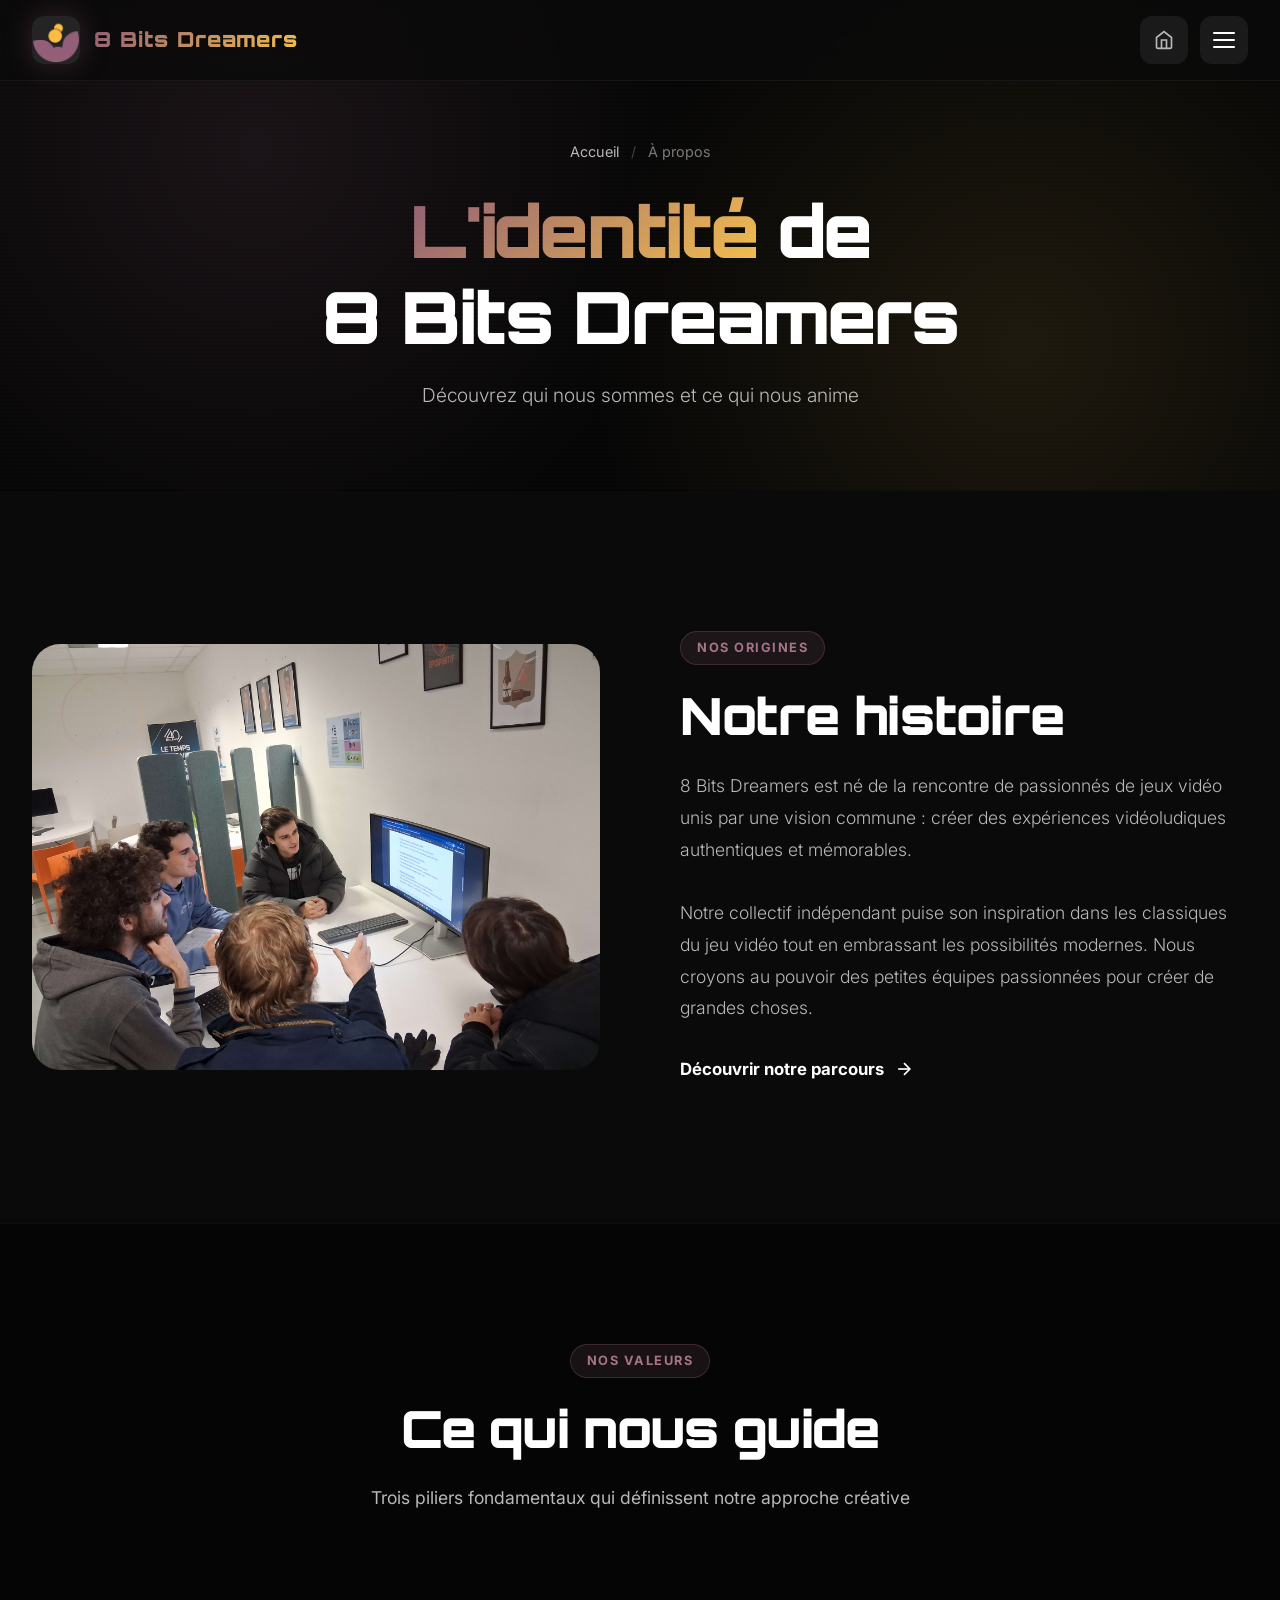
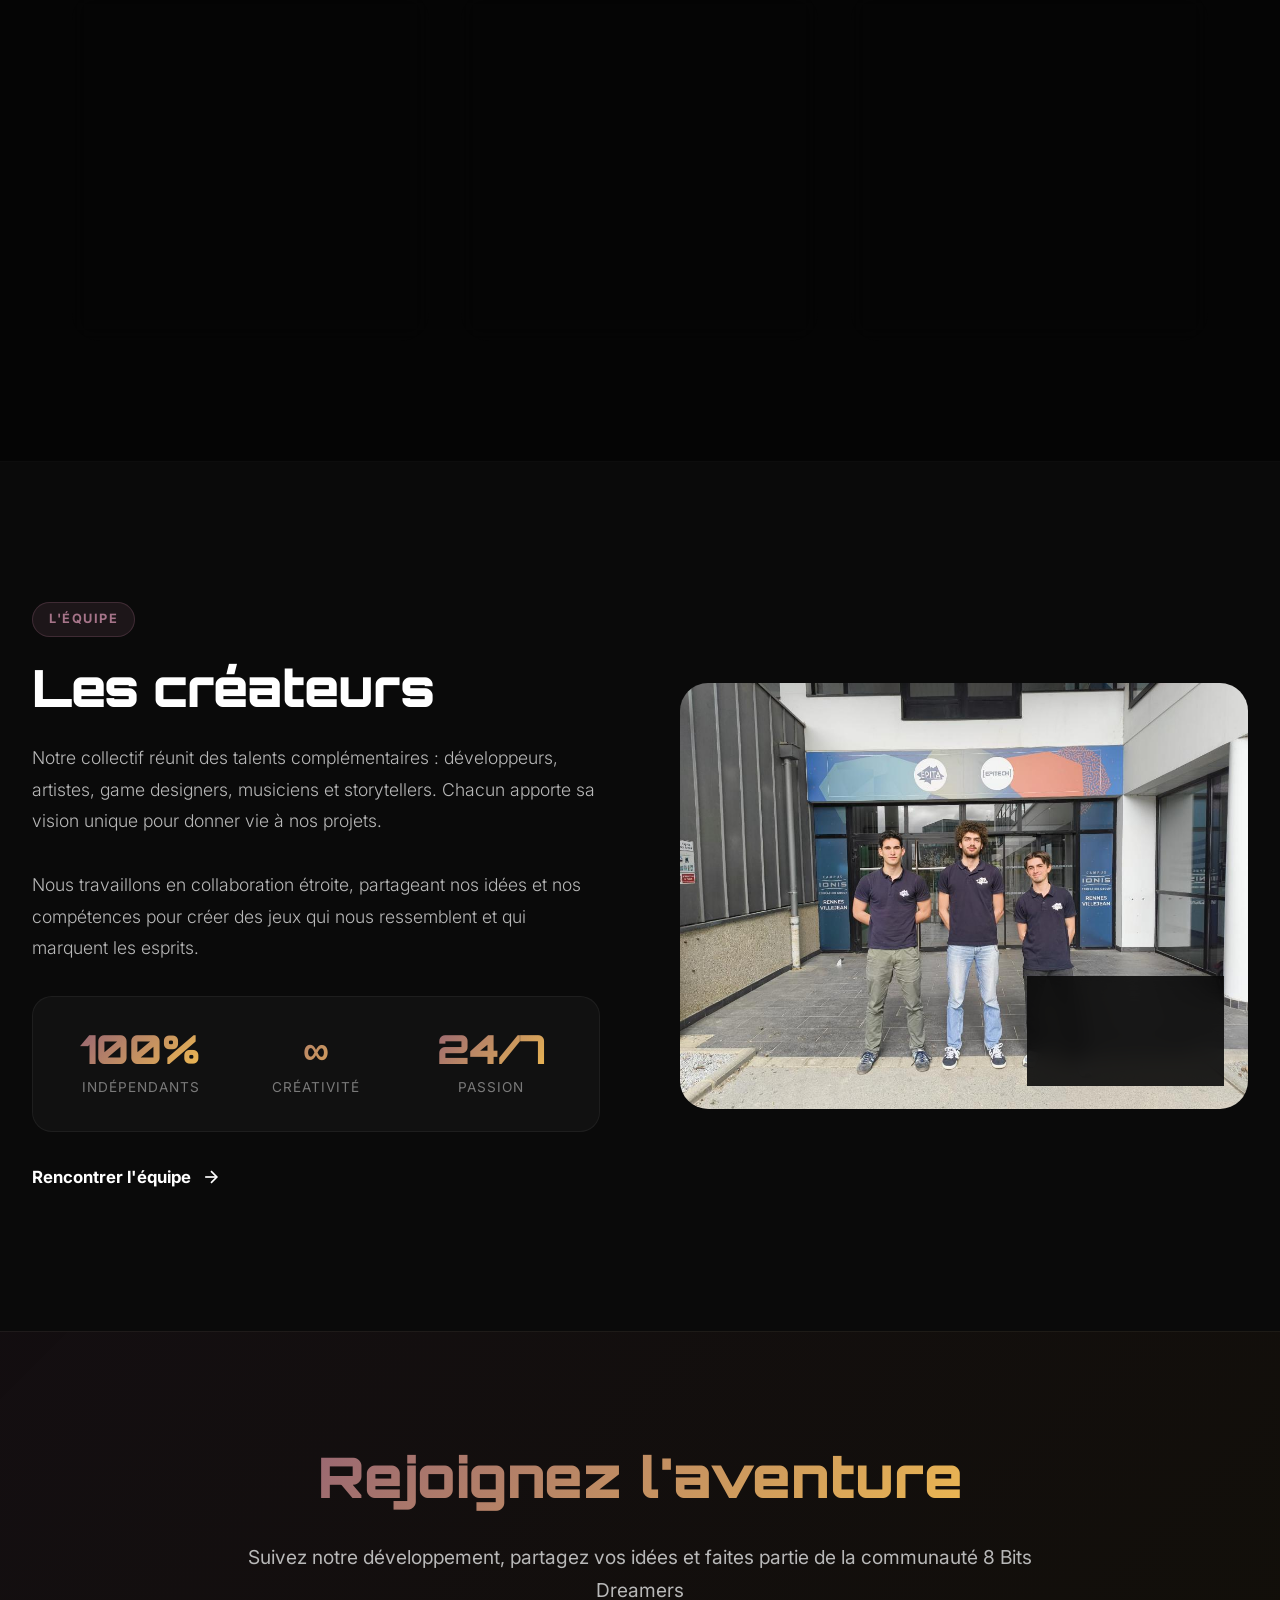
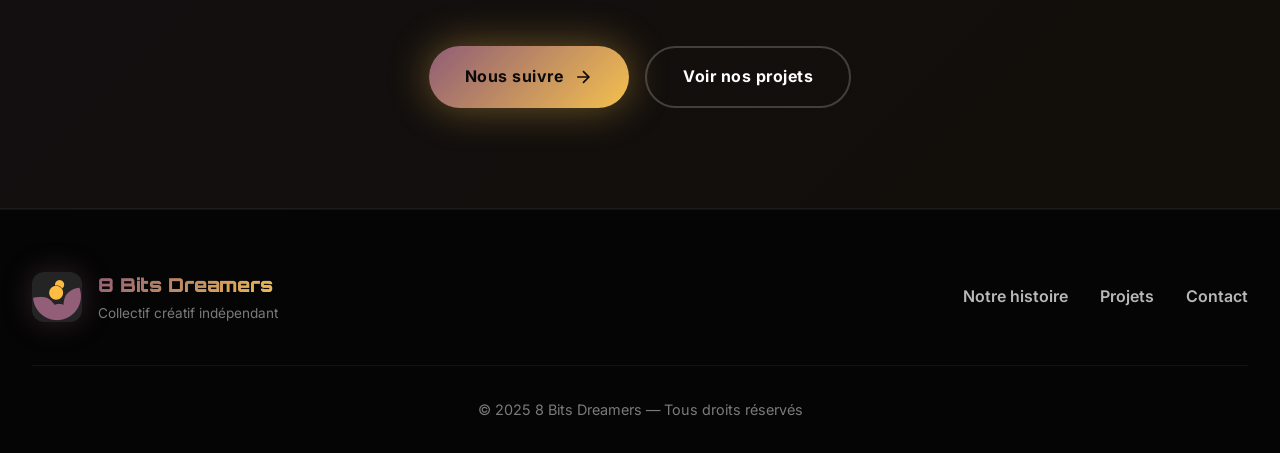
==== commit 6e754bc6: "Update entreprise.html" ====
--- a/entreprise.html
+++ b/entreprise.html
@@ -184,7 +184,7 @@
             <div class="section-container reverse">
                 <div class="section-image reveal">
                     <div class="image-wrapper">
-                        <img src="img/equipe.jpg" alt="Notre équipe">
+                        <img src="img/equipe.png" alt="Notre équipe">
                         <div class="image-overlay"></div>
                         <div class="team-badge">
                             <div class="team-count">
